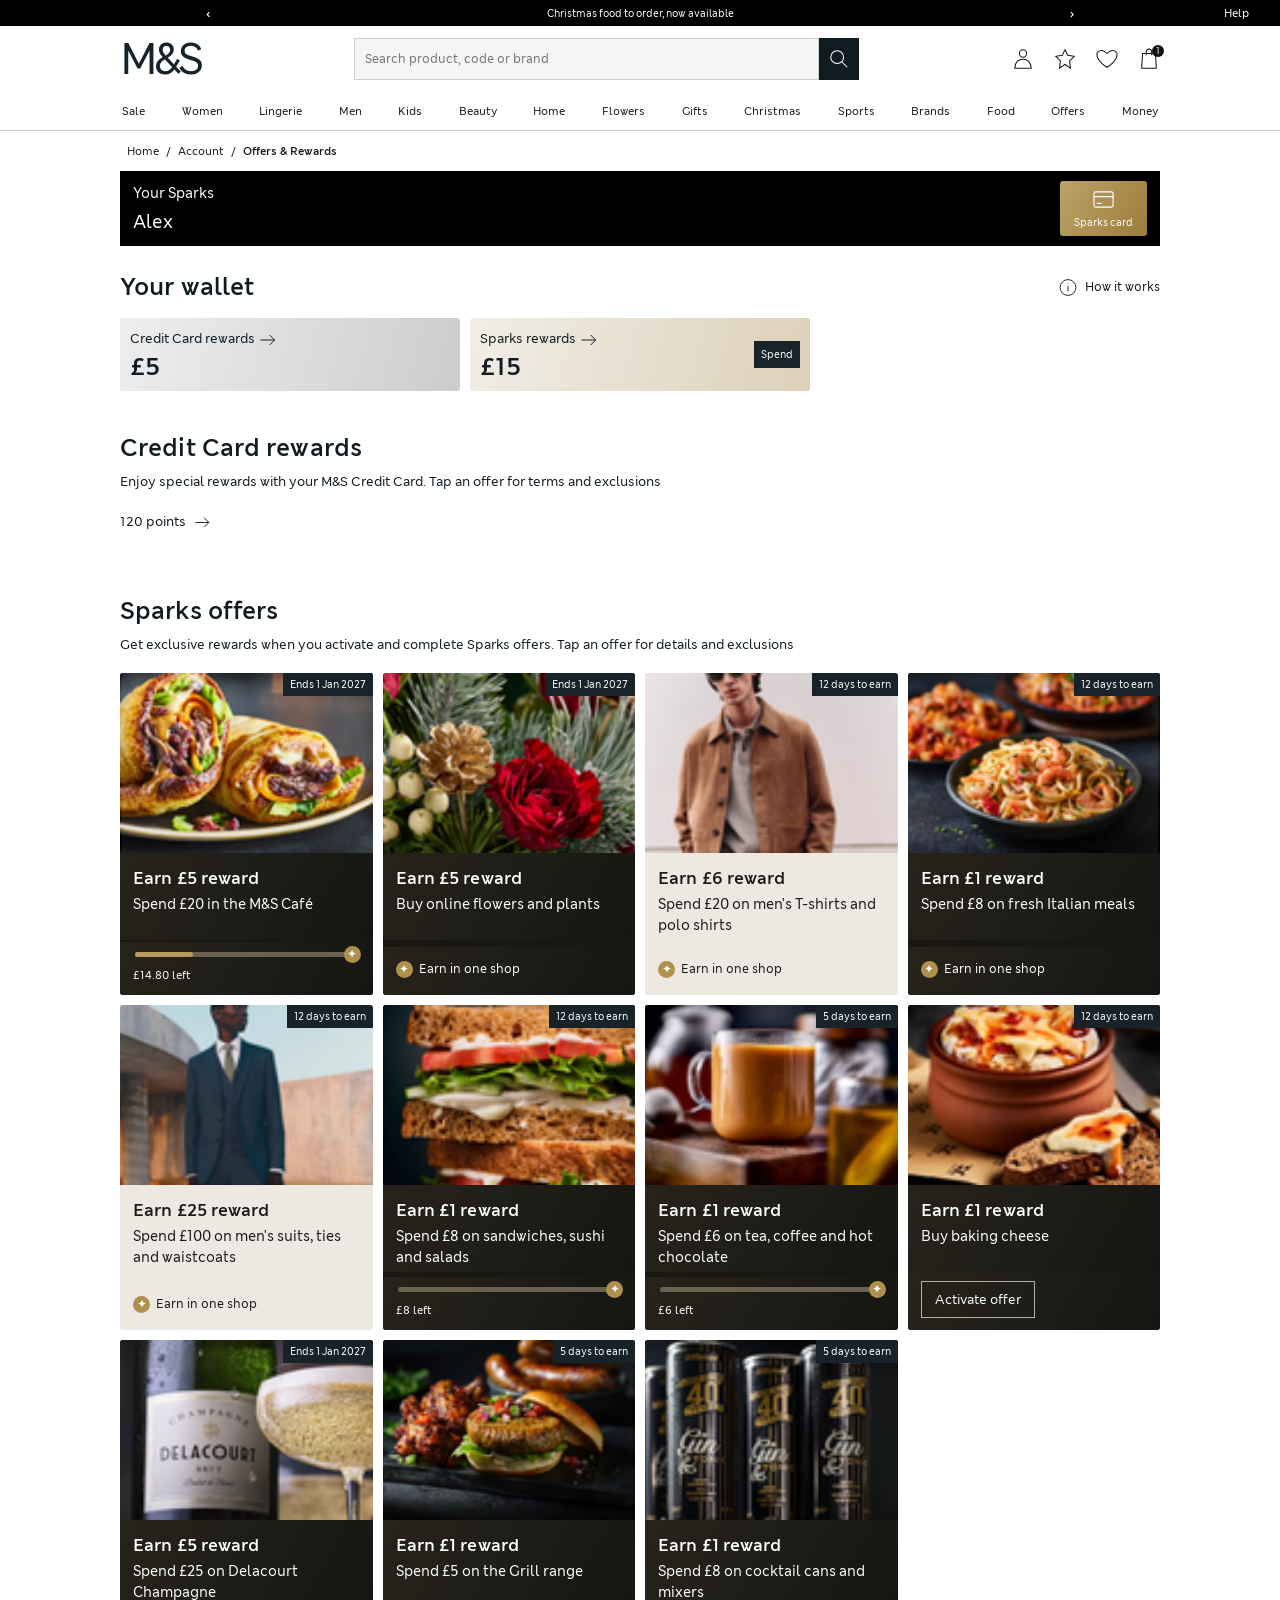
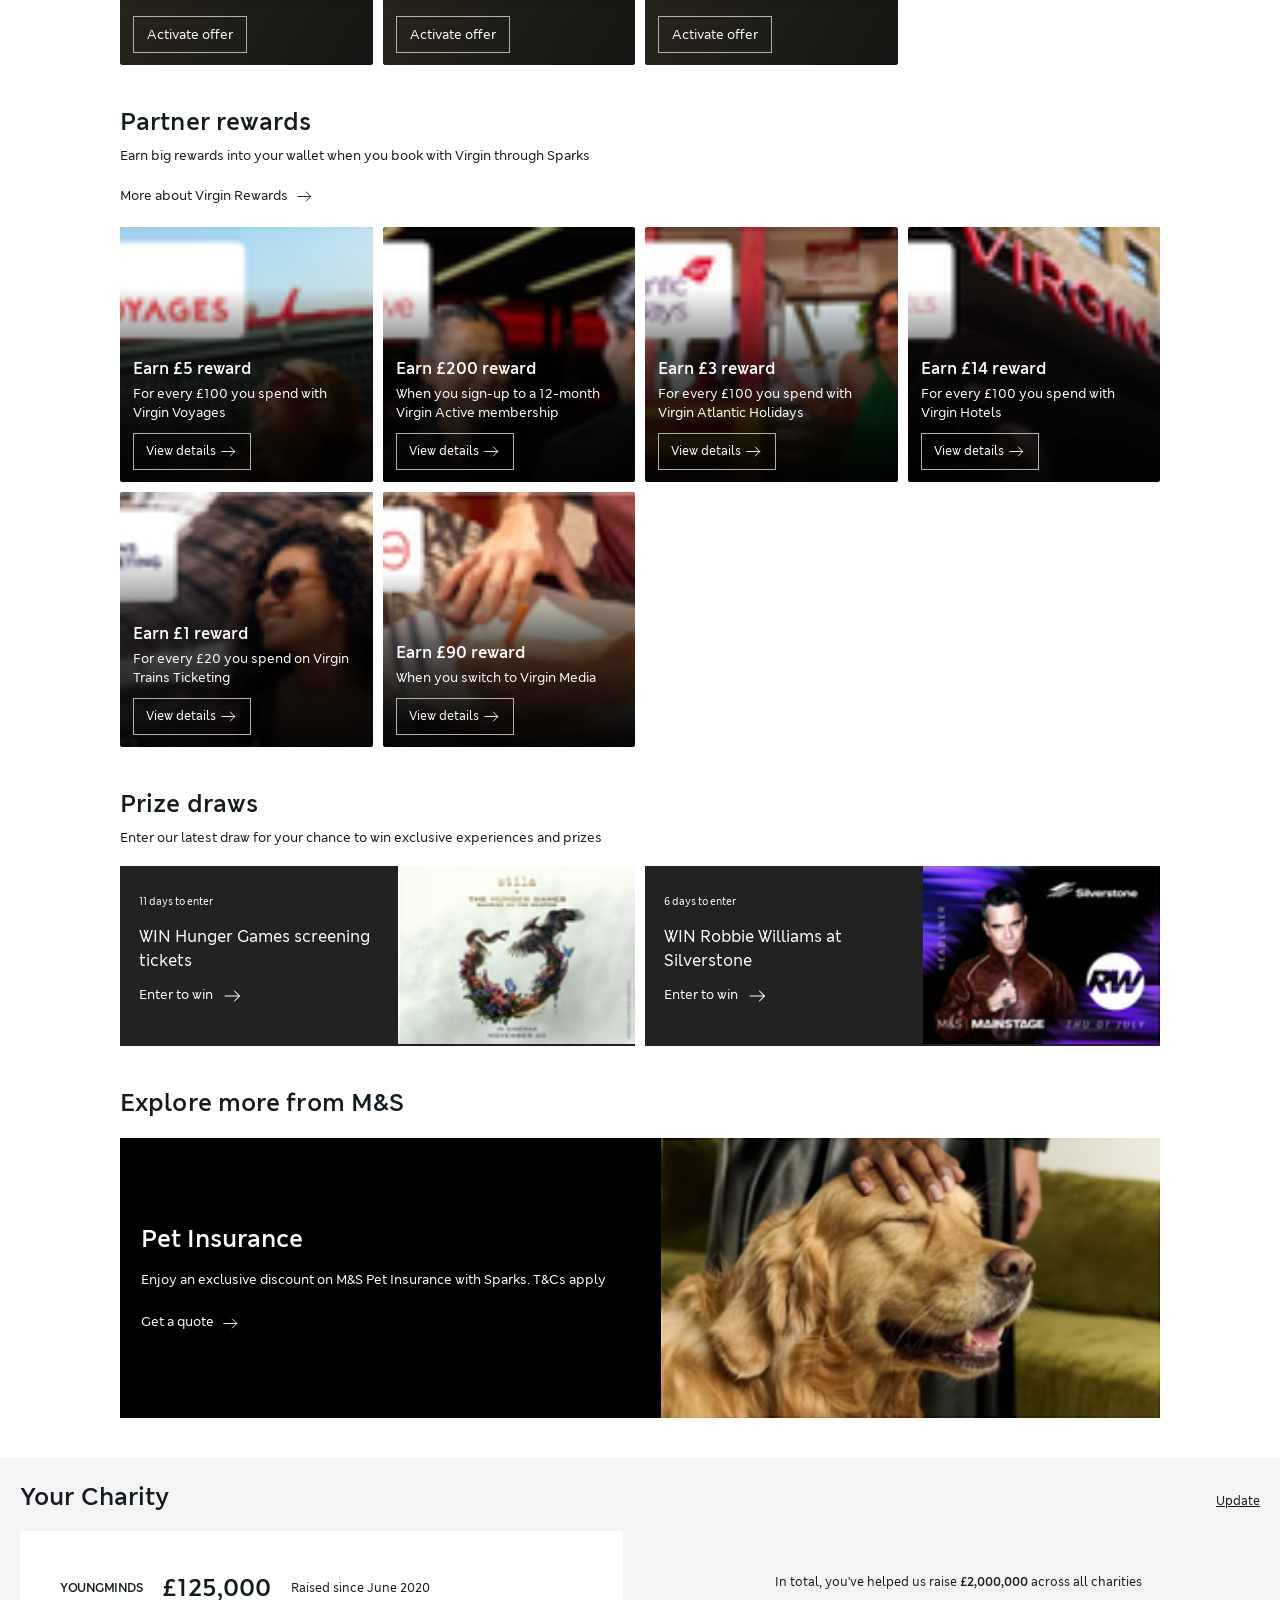
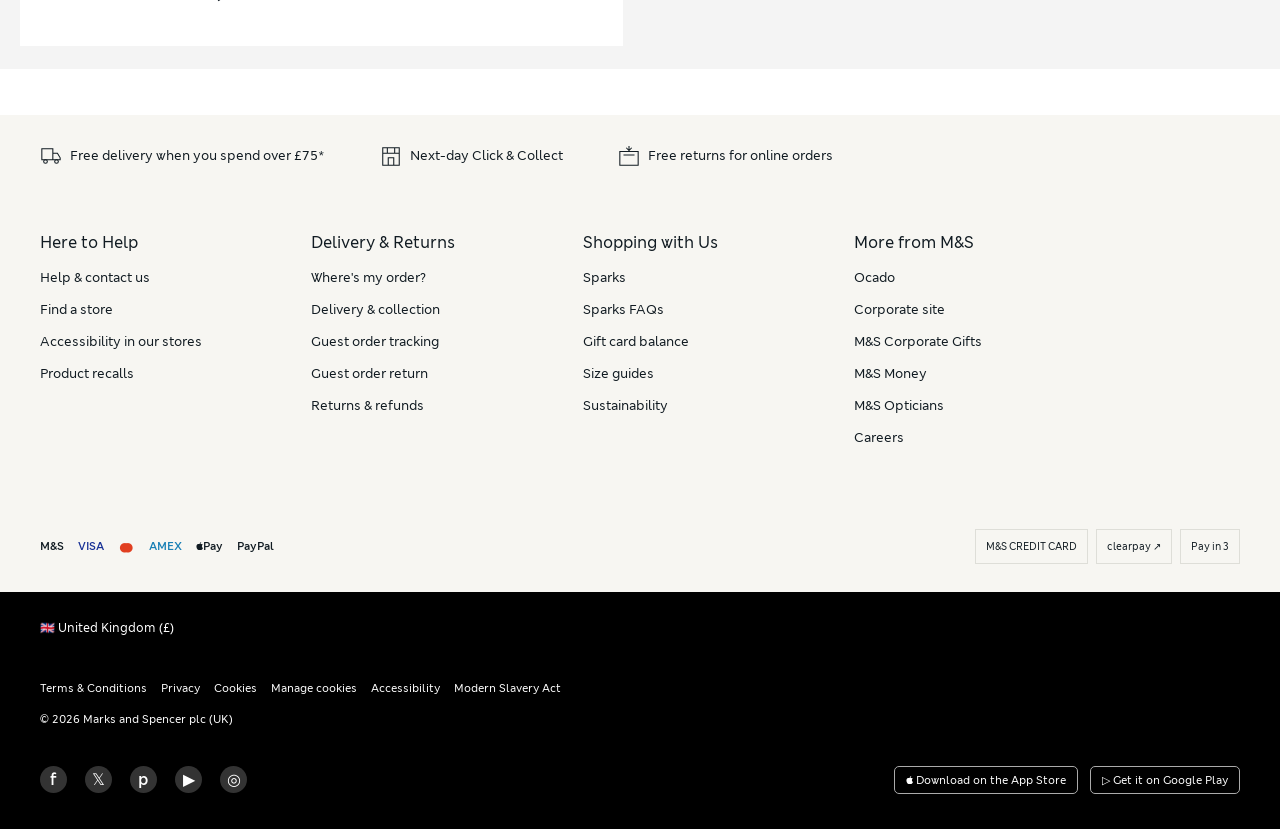
==== hub.html @ 3356eccf "Publish anonymised Sparks prototype Co-authored-by: Copilot App <223556219+Copilot@users.noreply.git" ====
<!doctype html>
<html lang="en-GB">
<head>
  <meta charset="UTF-8">
  <meta name="robots" content="noindex, nofollow">
  <meta name="viewport" content="width=device-width, initial-scale=1">
  <title>Your Sparks | M&S prototype</title>
  <link rel="stylesheet" href="./hub.css">
</head>
<body>
  <div id="app"><p class="loading">Loading your Sparks…</p></div>
  <dialog id="detail-dialog" aria-labelledby="dialog-title">
    <button class="dialog-close" aria-label="Close dialog" data-action="close">×</button>
    <div id="dialog-content"></div>
  </dialog>
  <div id="toast" role="status" aria-live="polite"></div>
  <script type="module" src="./hub.js"></script>
</body>
</html>
---- hub.css ----
@font-face{font-family:MNS;src:url('./assets/mns-regular.woff2') format('woff2');font-weight:400;font-display:swap}
.announcement>button.help{left:auto}
#toast{pointer-events:none}
@font-face{font-family:MNS;src:url('./assets/mns-semibold.woff2') format('woff2');font-weight:600 800;font-display:swap}
:root{font-family:MNS,Arial,sans-serif;color:#111b22;background:#fff;font-synthesis:none;--gold:#af904d;--preview-top:0px;--preview-height:100vh}
*{box-sizing:border-box}body{margin:0}button,input,select{font:inherit}button,a{-webkit-tap-highlight-color:transparent}button{cursor:pointer}button:disabled{cursor:default;opacity:.55}button:focus-visible,a:focus-visible,input:focus-visible,select:focus-visible{outline:3px solid #b39855;outline-offset:4px}button{color:inherit}a{color:inherit}svg{width:22px;height:22px;fill:none;stroke:currentColor;stroke-width:1.15;vertical-align:middle}.container{max-width:1040px;margin:0 auto}.announcement{height:26px;background:#000;color:white;display:flex;align-items:center;justify-content:center;font-size:10px;position:relative}.announcement>button{border:0;background:none;color:white;font-size:17px;position:absolute;left:calc(50% - 440px)}.announcement>button.next{left:auto;right:calc(50% - 440px)}.announcement .help{position:absolute;right:25px;color:white;font-size:11px}
.header-main{height:66px;display:flex;align-items:center;gap:36px}.brand{font-family:MNS,Arial,sans-serif;font-size:43px;letter-spacing:-4px;text-decoration:none;color:#17232b;line-height:1;font-weight:400}.header-search{margin-left:auto;display:flex;width:505px;max-width:49%}.header-search input{width:100%;border:1px solid #cbd0d1;background:#f5f5f5;border-radius:0;padding:12px 10px;font-size:12px;min-width:0}.header-search button{border:0;background:#111b22;color:#fff;width:40px;flex-shrink:0}.header-actions{display:flex;align-items:center;gap:20px;margin-left:auto}.header-actions button{position:relative;background:none;border:0;padding:0}.bag-count{font-size:9px;position:absolute;right:-4px;top:-3px;background:#111;color:white;border-radius:10px;min-width:12px}.department-nav{display:flex;justify-content:space-between;height:38px;align-items:center;gap:15px}.department-nav button{border:0;background:none;font-size:11px;padding:8px 2px;white-space:nowrap}.site-header{border-bottom:1px solid #cacaca}.mobile-menu{display:none;background:none;border:0}.breadcrumbs{font-size:11px;padding:13px 7px;display:flex;gap:7px}.breadcrumbs button{font-size:inherit;background:none;border:0;padding:0}.breadcrumbs span:last-child{font-weight:600}
.member-banner{height:75px;background:#000;color:#fff;display:flex;align-items:center;justify-content:space-between;padding:10px 13px}.member-copy{font-size:14px}.member-copy p{margin:8px 0 0;font-size:18px}.sparks-card{background:linear-gradient(120deg,#bba267,#9d7d3c);color:#fff;border:0;border-radius:3px;width:87px;height:55px;display:flex;flex-direction:column;align-items:center;justify-content:center;gap:5px;font-size:10px}.sparks-card svg{width:23px;height:23px}
h1,h2,h3,p{margin-top:0}h1,h2{font-size:24px;font-weight:600;letter-spacing:.1px;margin-bottom:8px}h3{font-weight:600}.section{margin-top:41px}.wallet-section{margin-top:25px}.section-heading{display:flex;align-items:center;justify-content:space-between;margin-bottom:6px}.section-heading h1{margin:0}.text-button{background:none;border:0;padding:0;font-size:13px;text-align:left}.text-button svg{width:19px;height:19px;margin-left:4px}.how-it-works{font-size:12px;display:flex;align-items:center;gap:7px}.how-it-works svg{width:20px}.wallet-grid{display:grid;grid-template-columns:repeat(3,1fr);gap:10px;margin-top:15px}.wallet-tile{min-height:73px;border:0;display:flex;align-items:center;justify-content:space-between;text-align:left;border-radius:3px;padding:10px;background:linear-gradient(105deg,#eeeeee,#ccc)}.wallet-tile.gold{background:linear-gradient(105deg,#f1eee7,#dcd0b7)}.wallet-label{display:block;font-size:13px;margin-bottom:4px}.wallet-label svg{height:20px;width:20px}.wallet-value{font-size:25px;line-height:1}.spend{background:#19232a;color:#fff;padding:7px;font-size:10px}.section-intro{font-size:13px;line-height:1.6;margin:0 0 17px}.credit-section .text-button{margin-top:1px}.offers-section{margin-top:63px}
.offer-grid,.partner-grid{display:grid;grid-template-columns:repeat(4,minmax(0,1fr));gap:10px}.offer-card{min-width:0;position:relative;background:#181712;color:white;border-radius:3px;overflow:hidden;display:flex;flex-direction:column;min-height:322px}.offer-card.light{color:#191919;background:#eee8e2}.card-main{display:flex;flex-direction:column;flex:1;width:100%;padding:0;background:transparent;color:inherit;border:0;text-align:left}.photo-wrap{position:relative;display:block;width:100%;height:180px;overflow:hidden;background:#d8d2c7}.photo-wrap img{display:block;width:100%;height:100%;object-fit:cover;transition:transform .35s}.card-main:hover img,.partner-card:hover>img{transform:scale(1.035)}.badge{position:absolute;top:0;right:0;background:#172329;color:#fff;font-size:10px;padding:5px 7px}.offer-copy{display:block;padding:14px 13px 4px;width:100%;background:linear-gradient(120deg,#29251dde,#151612)}.light .offer-copy{background:none}.offer-copy strong{display:block;font-size:17px;font-weight:600;margin-bottom:5px;letter-spacing:.1px}.offer-description{font-size:14px;line-height:1.5;display:block;min-height:42px}.offer-bottom{padding:9px 13px 12px;margin-top:auto;min-height:48px;background:linear-gradient(120deg,#29251dde,#151612);font-size:12px}.light .offer-bottom{background:none}.earn-shop{display:flex;gap:6px;align-items:center;padding-top:5px}.gold-star{background:var(--gold);color:white;display:inline-flex;width:17px;height:17px;font-size:12px;align-items:center;justify-content:center;border-radius:50%;flex-shrink:0}.progress-track{height:5px;background:#6a6251;position:relative;border-radius:5px;margin:1px 2px 10px}.progress-fill{display:block;height:100%;background:#b59c5c;border-radius:5px}.progress-track .gold-star{position:absolute;right:-3px;top:-6px}.progress-label{font-size:11px}.outline-button{border:1px solid #b3b1a7;color:inherit;background:transparent;padding:9px 13px;font-size:13px}.outline-button:hover{background:#ffffff20}.activated-label{color:#f4e4b2;display:flex;gap:6px;align-items:center}.light .activated-label{color:#5c471a}.no-offers{padding:30px;background:#f4f4ef;grid-column:1/-1;font-size:16px}
.partner-grid{margin-top:21px}.partner-card{height:255px;position:relative;overflow:hidden;color:#fff;border-radius:3px;background:#24231d;display:flex;align-items:flex-end}.partner-card>img{position:absolute;inset:0;width:100%;height:100%;object-fit:cover;transition:transform .35s}.partner-overlay{z-index:1;position:relative;width:100%;padding:70px 13px 12px;background:linear-gradient(0deg,#000e 0%,#0009 60%,transparent)}.partner-overlay strong{font-size:16px;font-weight:600}.partner-overlay p{font-size:13px;line-height:1.5;margin:5px 0 10px}.partner-overlay button{font-size:12px;padding:8px 12px}.partner-overlay svg{width:19px;height:19px}.prize-grid{display:grid;grid-template-columns:1fr 1fr;gap:10px}.prize-card{display:flex;background:#222;color:#fff;text-align:left;min-height:180px;overflow:hidden;border:0;padding:0}.prize-copy{width:54%;padding:29px 19px;display:flex;flex-direction:column;align-items:flex-start}.prize-copy small{font-size:10px;margin-bottom:17px}.prize-copy strong{font-size:16px;line-height:1.5;font-weight:400;margin-bottom:12px}.prize-copy span{font-size:13px}.prize-copy svg{width:21px;margin-left:6px}.prize-card img{width:46%;object-fit:cover}.feature-card{display:flex;background:#000;color:white;min-height:280px;margin-top:19px}.feature-copy{width:52%;padding:45px 21px;align-self:center}.feature-copy h3{font-size:24px;font-weight:600;margin-bottom:15px}.feature-copy p{font-size:13px;line-height:1.6;margin-bottom:20px}.feature-copy button{color:white}.feature-card img{width:48%;object-fit:cover}
.charity-section{margin-top:40px;padding:23px 20px;background:#f4f4f4}.charity-title{display:flex;justify-content:space-between;align-items:center}.charity-title button{font-size:12px;text-decoration:underline}.charity-content{display:grid;grid-template-columns:1fr 1fr;gap:35px;margin-top:10px;align-items:center}.charity-donation{display:flex;align-items:center;gap:20px;background:#fff;min-height:115px;padding:28px 40px}.charity-name{font-size:12px;font-weight:800;letter-spacing:-.5px}.charity-amount{font-size:24px;white-space:nowrap;font-weight:600}.charity-donation small{font-size:12px}.charity-total{text-align:center;font-size:12px}.site-footer{margin-top:46px;background:#f7f6f2}.service-strip{display:flex;gap:55px;padding:30px 40px;font-size:13px}.service-strip>span{display:flex;align-items:center;gap:8px}.footer-links{display:grid;grid-template-columns:repeat(4,1fr);max-width:1120px;padding:35px 40px;gap:45px}.footer-links h3{font-size:16px;font-weight:400;margin-bottom:16px}.footer-links button{font-size:13px;background:none;border:0;display:block;padding:0;margin:0 0 15px;text-align:left}.payment-strip{display:flex;justify-content:space-between;align-items:center;padding:33px 40px 28px;font-size:11px}.payments{display:flex;gap:14px;align-items:center;font-weight:600}.visa{color:#193296}.mastercard{color:#e13f21;font-size:22px;letter-spacing:-10px;padding-right:10px}.amex{color:#197fb5}.payment-options{display:flex;gap:8px}.payment-options span{border:1px solid #deded8;padding:10px;font-size:10px}.legal-footer{background:#000;color:white;padding:28px 40px 35px}.country{font-size:12px;margin-bottom:45px}.legal-links{display:flex;gap:14px;flex-wrap:wrap}.legal-links button{font-size:11px;color:white;background:none;border:0;padding:0}.copyright{font-size:11px;margin-top:17px}.social-row{display:flex;justify-content:space-between;align-items:center;margin-top:40px}.social-icons{display:flex;gap:18px}.social-icons button{background:#333;border:0;color:#fff;border-radius:50%;width:27px;height:27px;font-size:16px;font-weight:600}.app-stores{display:flex;gap:12px}.app-stores button{background:#000;color:white;border:1px solid #aaa;border-radius:5px;font-size:11px;padding:6px 11px}.feedback-tab{position:fixed;right:0;top:calc(var(--preview-top) + 75% * var(--preview-height));writing-mode:vertical-rl;background:white;border:1px solid #e5e5e5;padding:10px 5px;font-size:10px;z-index:2}
dialog{position:fixed;top:calc(var(--preview-top) + 25px);margin:0 auto;border:0;border-radius:4px;padding:35px;width:min(460px,calc(100% - 32px));max-height:calc(var(--preview-height) - 50px);overflow-y:auto;box-shadow:0 20px 70px #0004;color:#18251e}dialog::backdrop{background:#0008}.dialog-close{position:absolute;top:10px;right:12px;font-size:26px;background:none;border:0;padding:2px 7px}.dialog-eyebrow{font-size:10px;letter-spacing:1.6px;color:#82704c;margin-bottom:15px}dialog h2{font-size:25px;line-height:1.3;padding-right:15px}dialog p{font-size:14px;line-height:1.65}.dialog-image{display:block;width:100%;max-height:200px;object-fit:cover;margin-bottom:23px}.dialog-button{display:block;width:100%;background:#172b25;color:#fff;border:0;padding:14px;margin-top:20px;font-size:14px}.dialog-note{font-size:11px!important;color:#6d726e;padding-top:14px;border-top:1px solid #e7e7df;margin-top:20px;margin-bottom:0}.dialog-label{font-size:13px;display:block;margin:15px 0}.dialog-label select{display:block;width:100%;padding:12px;margin-top:10px;border:1px solid #929a92}.balance{font-size:42px!important;margin:17px 0}.digital-card{background:linear-gradient(115deg,#c8b779,#967230);border-radius:12px;padding:30px;color:white;margin:20px 0}.digital-card strong{font-size:36px;letter-spacing:-2px}.digital-card p{margin:8px 0 20px}.barcode{height:50px;background:repeating-linear-gradient(90deg,#111 0 2px,#fff 2px 5px,#111 5px 6px,#fff 6px 9px,#111 9px 13px,#fff 13px 15px);border:6px solid white}.preview-warning{display:block;font-size:10px;letter-spacing:1px;margin-top:10px}.error-banner{background:#fff0e9;color:#922f13;padding:18px;font-size:14px;white-space:pre-wrap}.loading{padding:40px;text-align:center}.missing-image{object-fit:contain!important;background:#ddd7ca;color:#333}.toast{opacity:1}#toast{position:fixed;top:calc(var(--preview-top) + 15px);left:50%;transform:translateX(-50%);z-index:20;padding:14px 24px;background:#1e382c;color:white;font-size:14px;box-shadow:0 3px 15px #0002;max-width:90%;border-radius:3px}#toast:empty{display:none}
@media(max-width:1100px){.container{margin-left:24px;margin-right:24px}.header-main{gap:20px}.header-actions{gap:15px}.department-nav{gap:8px}.department-nav button{font-size:10px}.charity-donation{padding:24px;gap:15px}.charity-content{gap:15px}.charity-amount{font-size:20px}.charity-donation small{font-size:11px}.service-strip{gap:30px;padding-left:24px;padding-right:24px}}
@media(max-width:800px){.container{margin-left:20px;margin-right:20px}.header-main{gap:22px;height:68px}.header-search{max-width:50%;margin-left:0}.header-actions{gap:12px}.brand{font-size:36px}.announcement>button{left:25px}.announcement>button.next{right:25px}.announcement .help{display:none}.department-nav{overflow-x:auto;justify-content:flex-start;gap:25px}.department-nav button{font-size:11px}.offer-grid,.partner-grid{grid-template-columns:repeat(3,minmax(0,1fr))}.offer-card{min-height:320px}.offer-copy strong{font-size:16px}.offer-description{font-size:13px}.photo-wrap{height:172px}.prize-copy{padding:20px 14px}.prize-copy strong{font-size:14px}.charity-content{grid-template-columns:1fr}.charity-donation{justify-content:center}.charity-total{padding:10px}.footer-links{gap:23px;padding:30px 24px}.footer-links h3{font-size:14px}.footer-links button{font-size:12px}.service-strip{font-size:11px;gap:25px}.service-strip svg{flex-shrink:0}.wallet-grid{grid-template-columns:1fr 1fr 1fr}.feature-card{min-height:230px}.feature-copy{padding:30px 20px}.feature-copy h3{font-size:22px}.payment-strip,.legal-footer{padding-left:24px;padding-right:24px}}
@media(max-width:540px){.container{margin-left:16px;margin-right:16px}.announcement{font-size:9px;height:25px}.announcement>button{left:12px}.announcement>button.next{right:12px}.header-main{height:auto;flex-wrap:wrap;padding-top:17px;padding-bottom:15px;gap:15px}.mobile-menu{display:block;padding:0}.brand{font-size:32px;letter-spacing:-3px}.header-actions{gap:17px}.header-actions button svg{width:20px}.header-actions .star-action{display:none}.header-search{max-width:none;width:100%;order:5}.header-search input{font-size:12px;padding:11px}.department-nav{display:none}.breadcrumbs{font-size:10px;padding:15px 0}.member-banner{height:75px;padding:12px}.member-copy{font-size:12px}.member-copy p{font-size:18px}.sparks-card{width:80px}.section{margin-top:33px}h1,h2{font-size:22px}.how-it-works{font-size:11px;gap:4px}.how-it-works svg{width:15px}.wallet-section{margin-top:24px}.wallet-grid{grid-template-columns:1fr 1fr;gap:8px;margin-top:14px}.wallet-tile{padding:11px 9px;min-height:76px}.wallet-label{font-size:11px}.wallet-label svg{width:16px;height:16px}.wallet-value{font-size:24px}.spend{font-size:9px;padding:6px 4px}.section-intro{font-size:12px;line-height:1.6;margin-bottom:15px}.text-button{font-size:12px}.offers-section{margin-top:41px}.offer-grid,.partner-grid{grid-template-columns:repeat(2,minmax(0,1fr));gap:10px}.offer-card{min-height:280px}.photo-wrap{height:135px}.badge{font-size:8px;padding:4px}.offer-copy{padding:11px 10px 2px}.offer-copy strong{font-size:15px;line-height:1.4}.offer-description{font-size:12px;line-height:1.5;min-height:54px}.offer-bottom{padding:9px 10px 12px;min-height:42px;font-size:10px}.gold-star{width:15px;height:15px;font-size:11px}.outline-button{font-size:11px;padding:8px 11px}.progress-label{font-size:10px}.partner-grid{margin-top:18px}.partner-card{height:236px}.partner-overlay{padding:65px 10px 11px}.partner-overlay strong{font-size:14px}.partner-overlay p{font-size:12px;line-height:1.55}.partner-overlay button{font-size:11px;padding:7px 9px}.prize-grid{grid-template-columns:1fr;gap:12px}.prize-card{min-height:150px}.prize-copy{padding:22px 15px}.prize-copy small{margin-bottom:14px}.prize-copy strong{font-size:15px}.prize-copy span{font-size:12px}.feature-card{flex-direction:column-reverse;margin-top:15px}.feature-card img{width:100%;height:195px}.feature-copy{width:100%;padding:26px 20px}.feature-copy h3{font-size:22px}.feature-copy p{font-size:12px}.charity-section{margin-top:32px;padding:22px 16px}.charity-section h2{font-size:22px}.charity-donation{min-height:100px;gap:13px;flex-wrap:wrap;padding:20px 15px}.charity-amount{font-size:22px}.charity-donation small{font-size:11px}.charity-total{font-size:11px;line-height:1.5}.site-footer{margin-top:28px}.service-strip{flex-direction:column;gap:18px;padding:25px 20px;font-size:12px;border-bottom:1px solid #e4e2d9}.footer-links{grid-template-columns:1fr 1fr;padding:30px 20px;gap:24px}.footer-links h3{font-size:15px}.footer-links button{font-size:12px;line-height:1.5}.payment-strip{padding:10px 20px 25px;gap:22px;flex-direction:column;align-items:flex-start}.legal-footer{padding:25px 20px}.country{margin-bottom:30px}.legal-links{gap:13px}.legal-links button{font-size:10px}.social-row{align-items:flex-start;gap:25px;flex-direction:column;margin-top:25px}.feedback-tab{display:none}dialog{padding:28px 22px}dialog h2{font-size:23px}.dialog-close{top:7px;right:7px}}
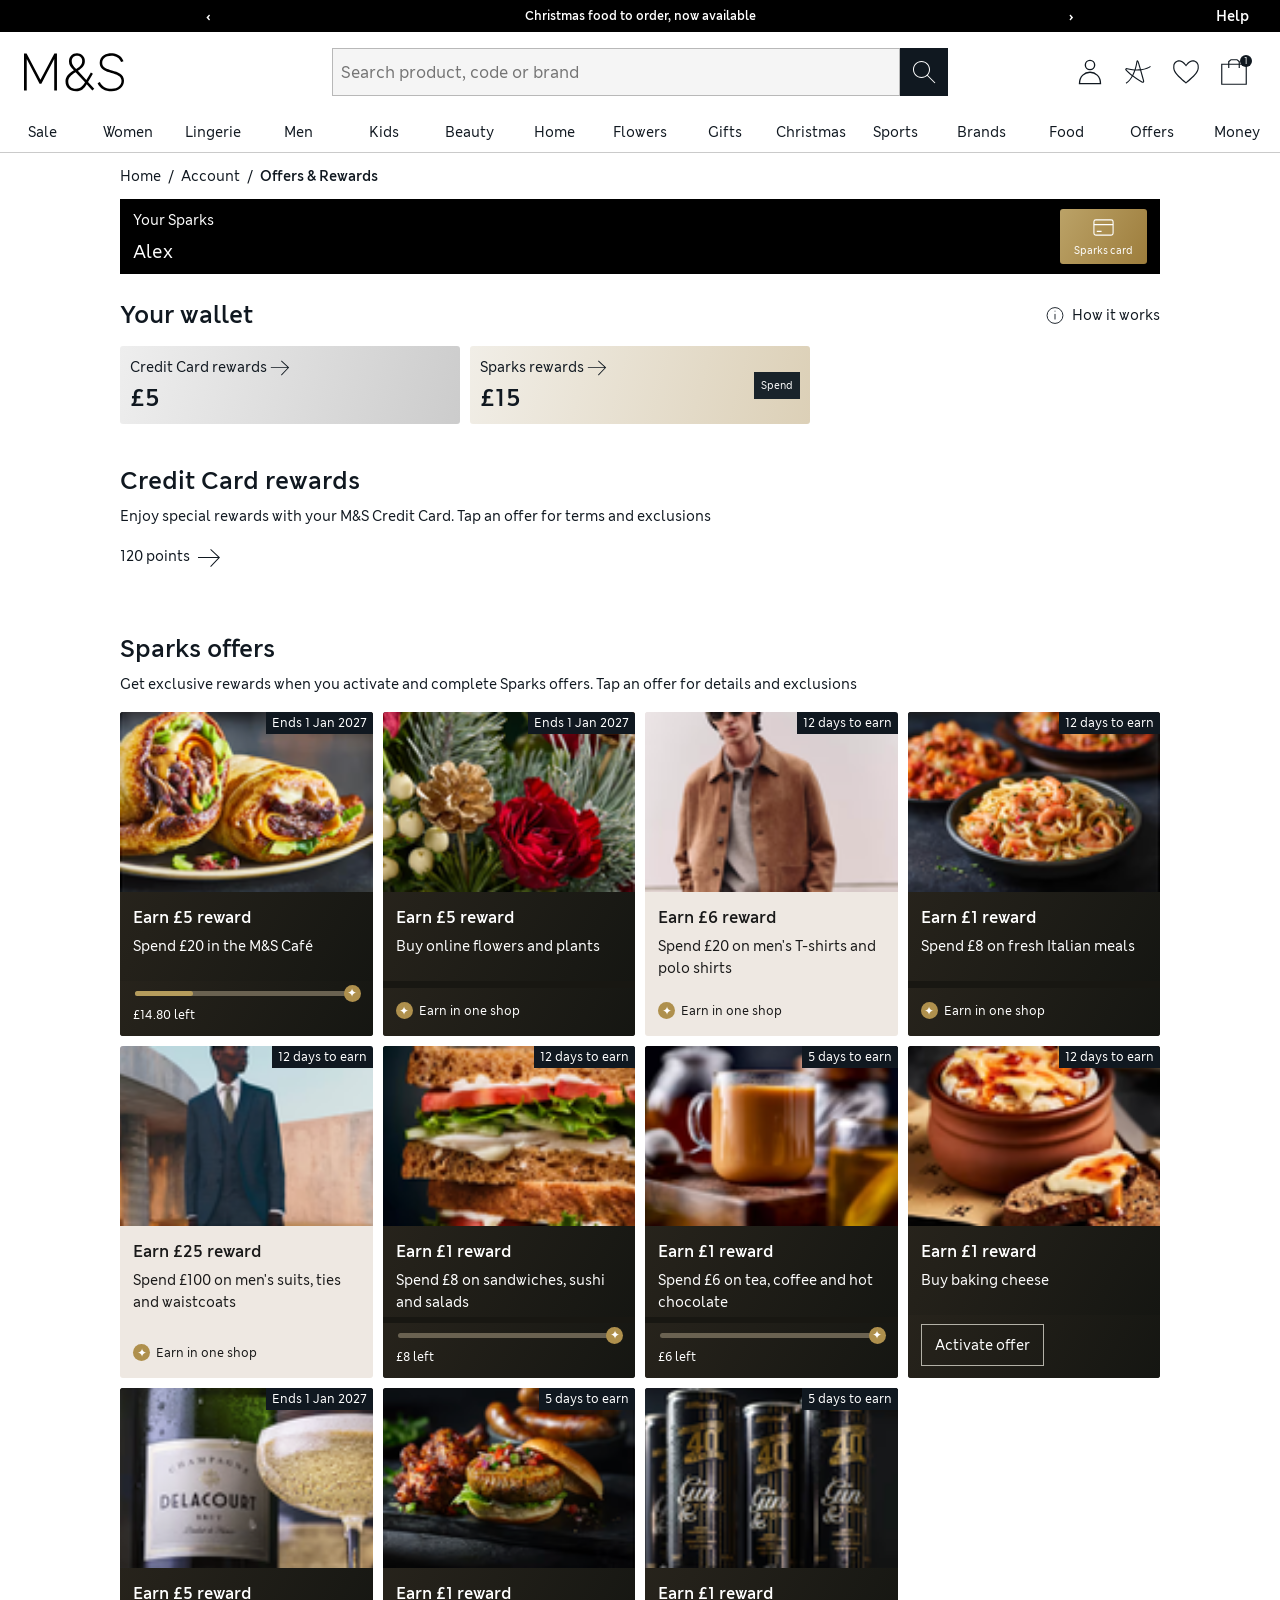
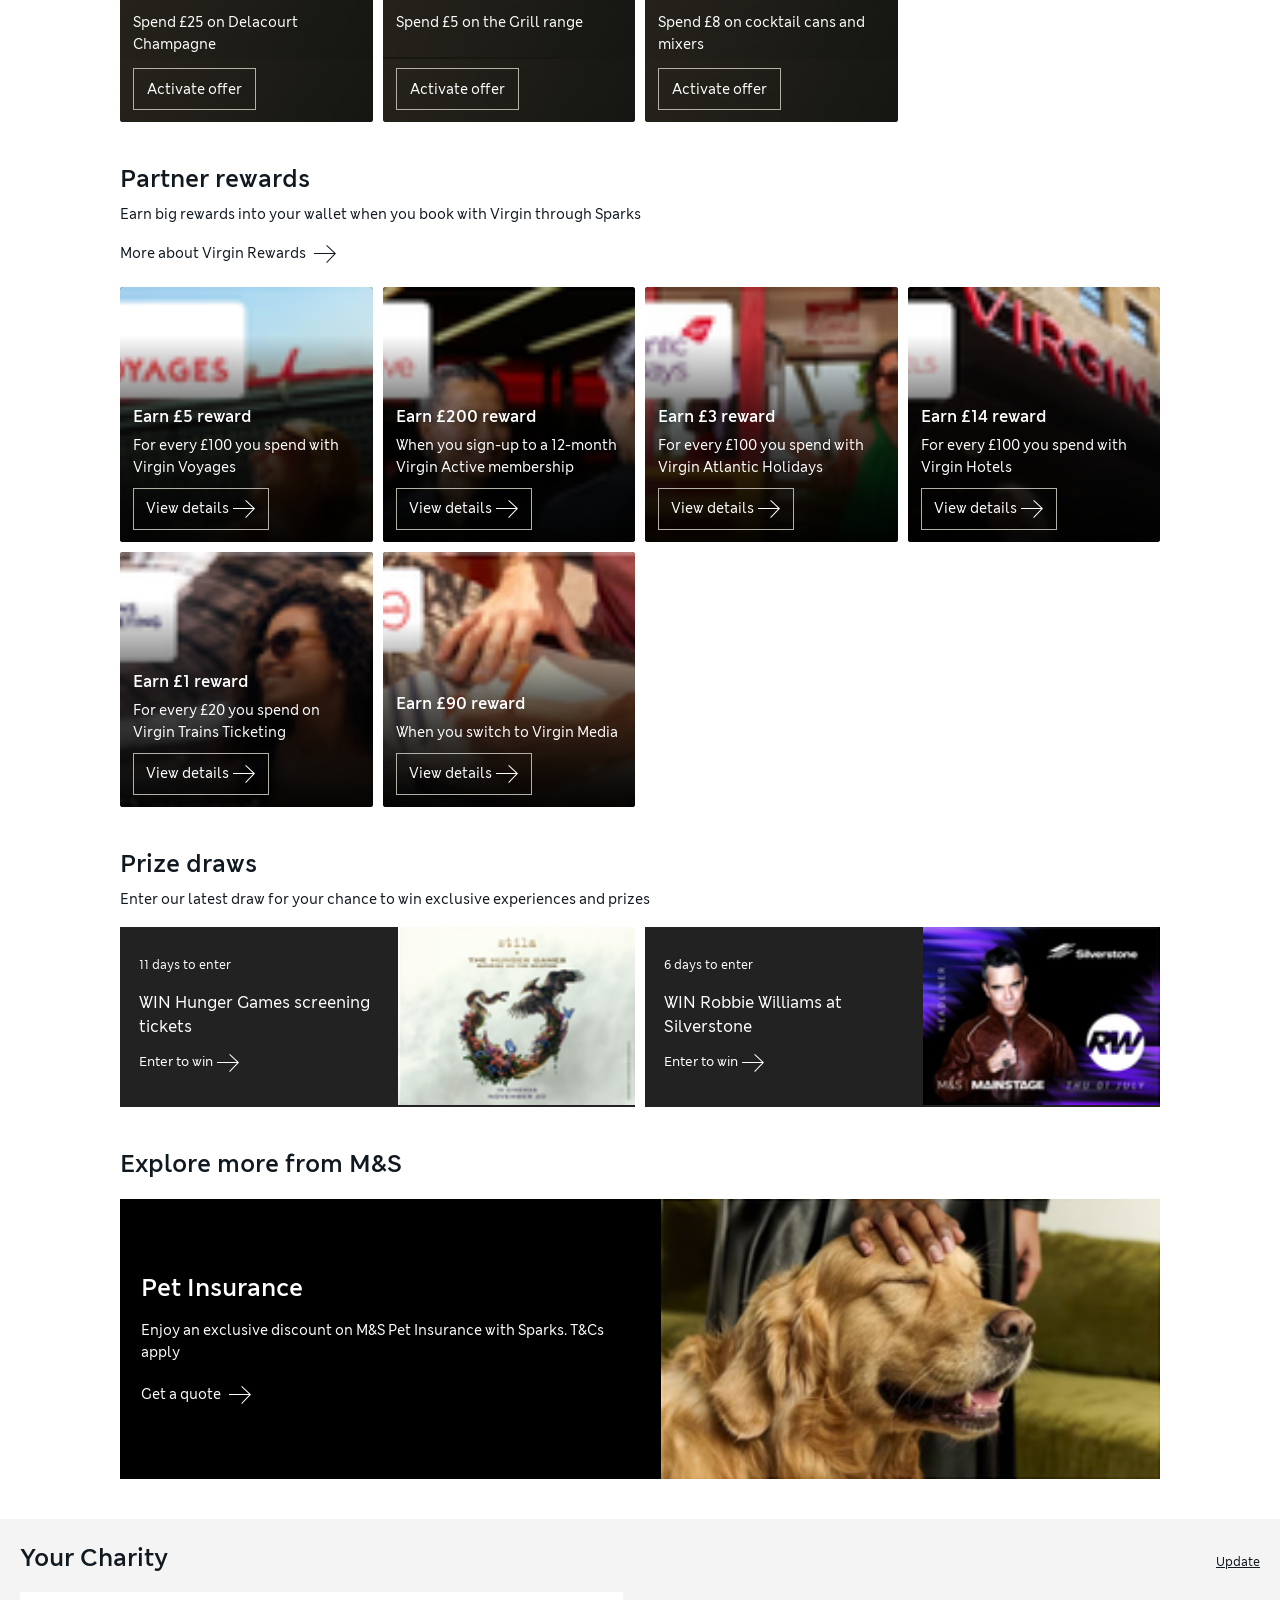
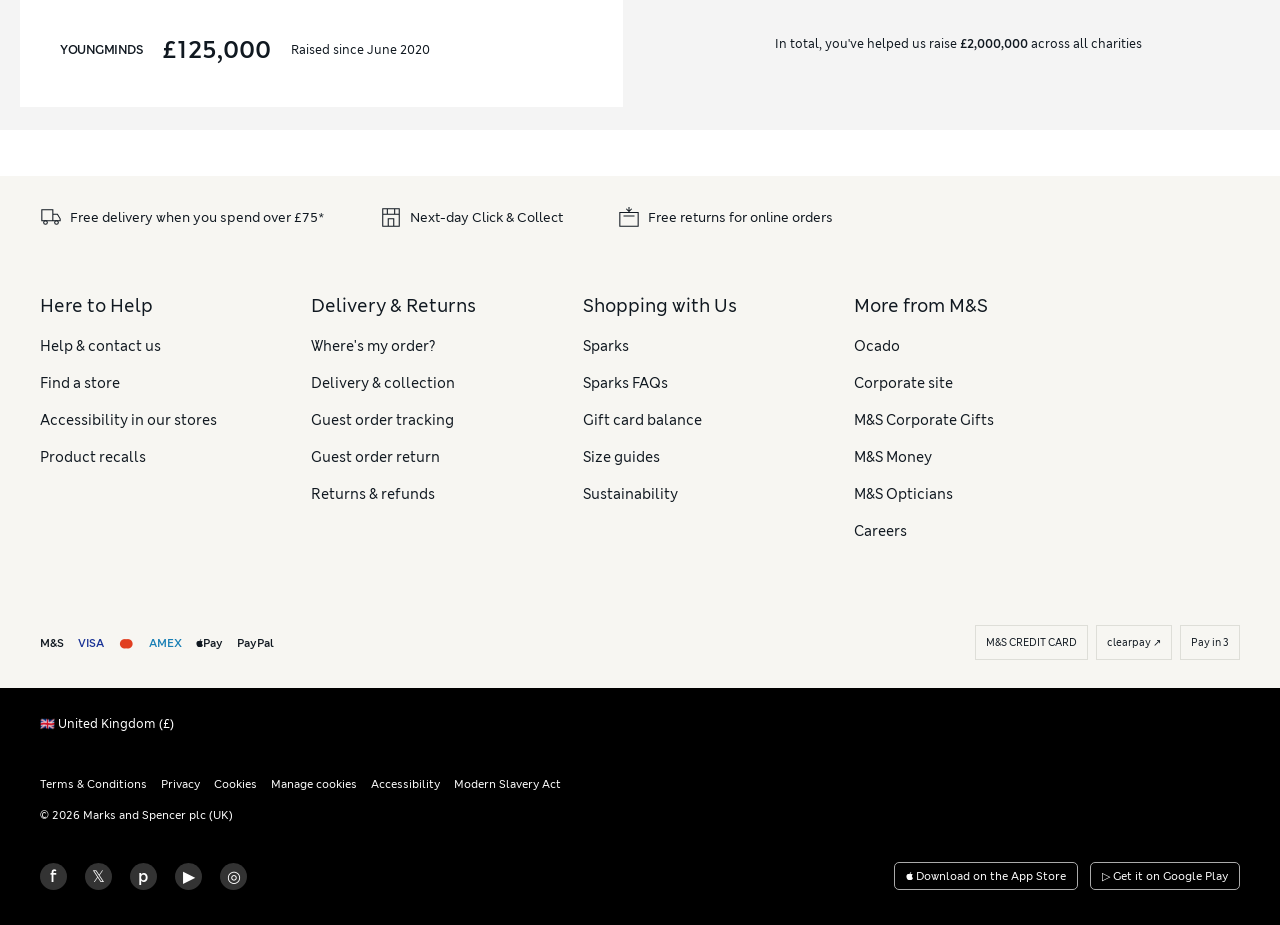
==== commit b26ab9a7: "Align shared M&S brand typography and header assets Co-authored-by: Copilot App <223556219+Copilot@u" ====
--- a/hub.html
+++ b/hub.html
@@ -6,11 +6,12 @@
   <meta name="viewport" content="width=device-width, initial-scale=1">
   <title>Your Sparks | M&S prototype</title>
   <link rel="stylesheet" href="./hub.css">
+  <link rel="stylesheet" href="./brand.css">
 </head>
 <body>
   <div id="app"><p class="loading">Loading your Sparks…</p></div>
   <dialog id="detail-dialog" aria-labelledby="dialog-title">
-    <button class="dialog-close" aria-label="Close dialog" data-action="close">×</button>
+    <button class="dialog-close" aria-label="Close dialog" data-action="close"><span class="mns-icon" data-icon="close" aria-hidden="true"></span></button>
     <div id="dialog-content"></div>
   </dialog>
   <div id="toast" role="status" aria-live="polite"></div>
--- a/brand.css
+++ b/brand.css
@@ -0,0 +1,141 @@
+/* Shared M&S shell measured on /c/sparks, 24 September 2026.
+   Account-only component geometry remains based on the supplied screenshot. */
+@font-face {
+  font-family: "New MS London";
+  src: url('./assets/mns-regular.woff2') format('woff2');
+  font-style: normal;
+  font-weight: 400;
+  font-display: swap;
+}
+@font-face {
+  font-family: "New MS London";
+  src: url('./assets/mns-semibold.woff2') format('woff2');
+  font-style: normal;
+  font-weight: 600 800;
+  font-display: swap;
+}
+:root {
+  --mns-ink: #101820;
+  --mns-copy: #222222;
+  --mns-border: #b8b8b8;
+  font-family: "New MS London", Helvetica, Arial, sans-serif;
+  color: var(--mns-ink);
+  font-size: 16px;
+}
+.brand {
+  display: inline-flex;
+  flex-shrink: 0;
+  line-height: 1;
+  letter-spacing: normal;
+}
+.brand img { display: block; width: 100px; height: 40px; }
+.mns-icon {
+  display: inline-block;
+  width: 24px;
+  height: 24px;
+  flex-shrink: 0;
+  vertical-align: middle;
+  background: currentColor;
+  mask: var(--icon) center / contain no-repeat;
+  -webkit-mask: var(--icon) center / contain no-repeat;
+}
+[data-icon="arrow"] { --icon: url('./assets/icon-arrow.svg'); }
+[data-icon="search"] { --icon: url('./assets/icon-search.svg'); }
+[data-icon="star"] { --icon: url('./assets/icon-star.svg'); }
+[data-icon="heart"] { --icon: url('./assets/icon-heart.svg'); }
+[data-icon="bag"] { --icon: url('./assets/icon-bag.svg'); }
+[data-icon="menu"] { --icon: url('./assets/icon-menu.svg'); }
+[data-icon="close"] { --icon: url('./assets/icon-close.svg'); }
+.announcement { height: 32px; font-size: 12px; line-height: 18px; font-weight: 700; }
+.announcement .help { font-size: 14px; line-height: 22.75px; font-weight: 700; }
+.header-main.container {
+  max-width: 1280px;
+  height: 80px;
+  padding: 16px 24px;
+  margin: 0 auto;
+  gap: 24px;
+}
+.header-main .brand { width: calc(25% - 24px); }
+.header-search { width: 50%; max-width: none; margin-left: 0; }
+.header-search input {
+  height: 48px;
+  padding: 8px;
+  font-size: 16px;
+  line-height: 26px;
+  color: var(--mns-copy);
+  background: #f5f5f5;
+  border-color: var(--mns-border);
+}
+.header-search button { width: 48px; background: var(--mns-ink); }
+.header-actions { gap: 4px; }
+.header-actions button { width: 44px; height: 48px; display: grid; place-items: center; }
+.header-actions .mns-icon, .header-actions svg { width: 28px; height: 28px; }
+.bag-count { top: 7px; right: 4px; background: var(--mns-ink); }
+.department-nav.container { max-width: 1280px; height: 40px; margin: 0 auto; gap: 0; }
+.department-nav button { flex: 1; padding: 8px 0; font-size: 14px; line-height: 22px; }
+.department-nav button:hover { text-decoration: underline; text-underline-offset: 4px; }
+.mobile-search-toggle { display: none; background: none; border: 0; }
+.breadcrumbs { font-size: 14px; line-height: 22px; padding: 12px 0; }
+h1, h2 { font-weight: 700; line-height: 32px; letter-spacing: normal; }
+.section-intro { font-size: 14px; line-height: 22px; }
+.member-copy { font-size: 14px; line-height: 22px; }
+.member-copy p { line-height: 26px; }
+.wallet-label { font-size: 14px; line-height: 22px; }
+.wallet-value { font-size: 24px; line-height: 32px; font-weight: 700; }
+.wallet-label .mns-icon { width: 20px; height: 20px; }
+.text-button, .how-it-works { font-size: 14px; line-height: 22px; }
+.text-button .mns-icon { width: 24px; height: 24px; margin-left: 4px; }
+.offer-copy strong { font-size: 16px; line-height: 24px; font-weight: 700; letter-spacing: normal; }
+.offer-description, .partner-overlay p { font-size: 14px; line-height: 22px; }
+.badge { font-size: 12px; line-height: 18px; padding: 2px 6px; background: var(--mns-ink); }
+.outline-button { font-size: 14px; line-height: 22px; border-radius: 0; }
+.partner-overlay strong { font-weight: 700; line-height: 24px; }
+.partner-overlay button { font-size: 14px; line-height: 22px; }
+.progress-label, .earn-shop { font-size: 12px; line-height: 18px; }
+.prize-copy strong { font-size: 16px; line-height: 24px; }
+.prize-copy small { font-size: 12px; line-height: 18px; }
+.feature-copy p { font-size: 14px; line-height: 22px; }
+.dialog-button { background: var(--mns-ink); font-size: 16px; line-height: 26px; border-radius: 0; }
+dialog { color: var(--mns-ink); border-radius: 0; }
+dialog h2 { font-size: 24px; line-height: 32px; }
+dialog p { font-size: 16px; line-height: 26px; }
+.dialog-search input { width: 100%; height: 48px; padding: 8px; border: 1px solid var(--mns-border); }
+.dialog-close .mns-icon { width: 20px; height: 20px; }
+.footer-links button { font-size: 14px; line-height: 22px; }
+.footer-links h3 { font-size: 18px; line-height: 26px; }
+@media (max-width: 1279px) {
+  .header-main.container { gap: 16px; }
+  .header-main .brand { width: auto; }
+  .brand img { width: 60px; height: 24px; }
+  .mobile-menu { display: block; }
+  .department-nav { display: none; }
+  .header-search { flex: 1; }
+  .header-actions button { width: 36px; }
+}
+@media (max-width: 767px) {
+  .announcement .help { display: none; }
+  .announcement > button { left: 12px; }
+  .announcement > button.next { right: 12px; }
+  .header-main.container { height: 48px; padding: 8px 16px; gap: 12px; flex-wrap: nowrap; }
+  .header-main .brand { order: -1; margin-right: 8px; }
+  .header-search { display: none; }
+  .mobile-menu, .mobile-search-toggle { display: grid; place-items: center; width: 32px; height: 32px; padding: 0; }
+  .mobile-menu .mns-icon, .mobile-search-toggle .mns-icon { width: 20px; height: 20px; }
+  .header-actions { margin-left: auto; gap: 4px; }
+  .header-actions button { width: 28px; height: 32px; }
+  .header-actions .mns-icon, .header-actions svg { width: 20px; height: 20px; }
+  .header-actions .star-action { display: none; }
+  .bag-count { top: 0; right: -2px; }
+  .breadcrumbs { font-size: 12px; line-height: 18px; }
+  h1, h2 { font-size: 24px; line-height: 32px; }
+  .how-it-works { font-size: 12px; line-height: 18px; }
+  .wallet-label { font-size: 12px; line-height: 18px; }
+  .offer-card { min-height: 316px; }
+  .offer-description { min-height: 66px; }
+  .badge { font-size: 10px; line-height: 16px; }
+  .partner-card { height: 260px; }
+  .partner-overlay button, .outline-button { font-size: 12px; line-height: 18px; padding: 8px 10px; }
+}
+@media (prefers-reduced-motion: reduce) {
+  .photo-wrap img, .partner-card > img { transition: none; }
+}
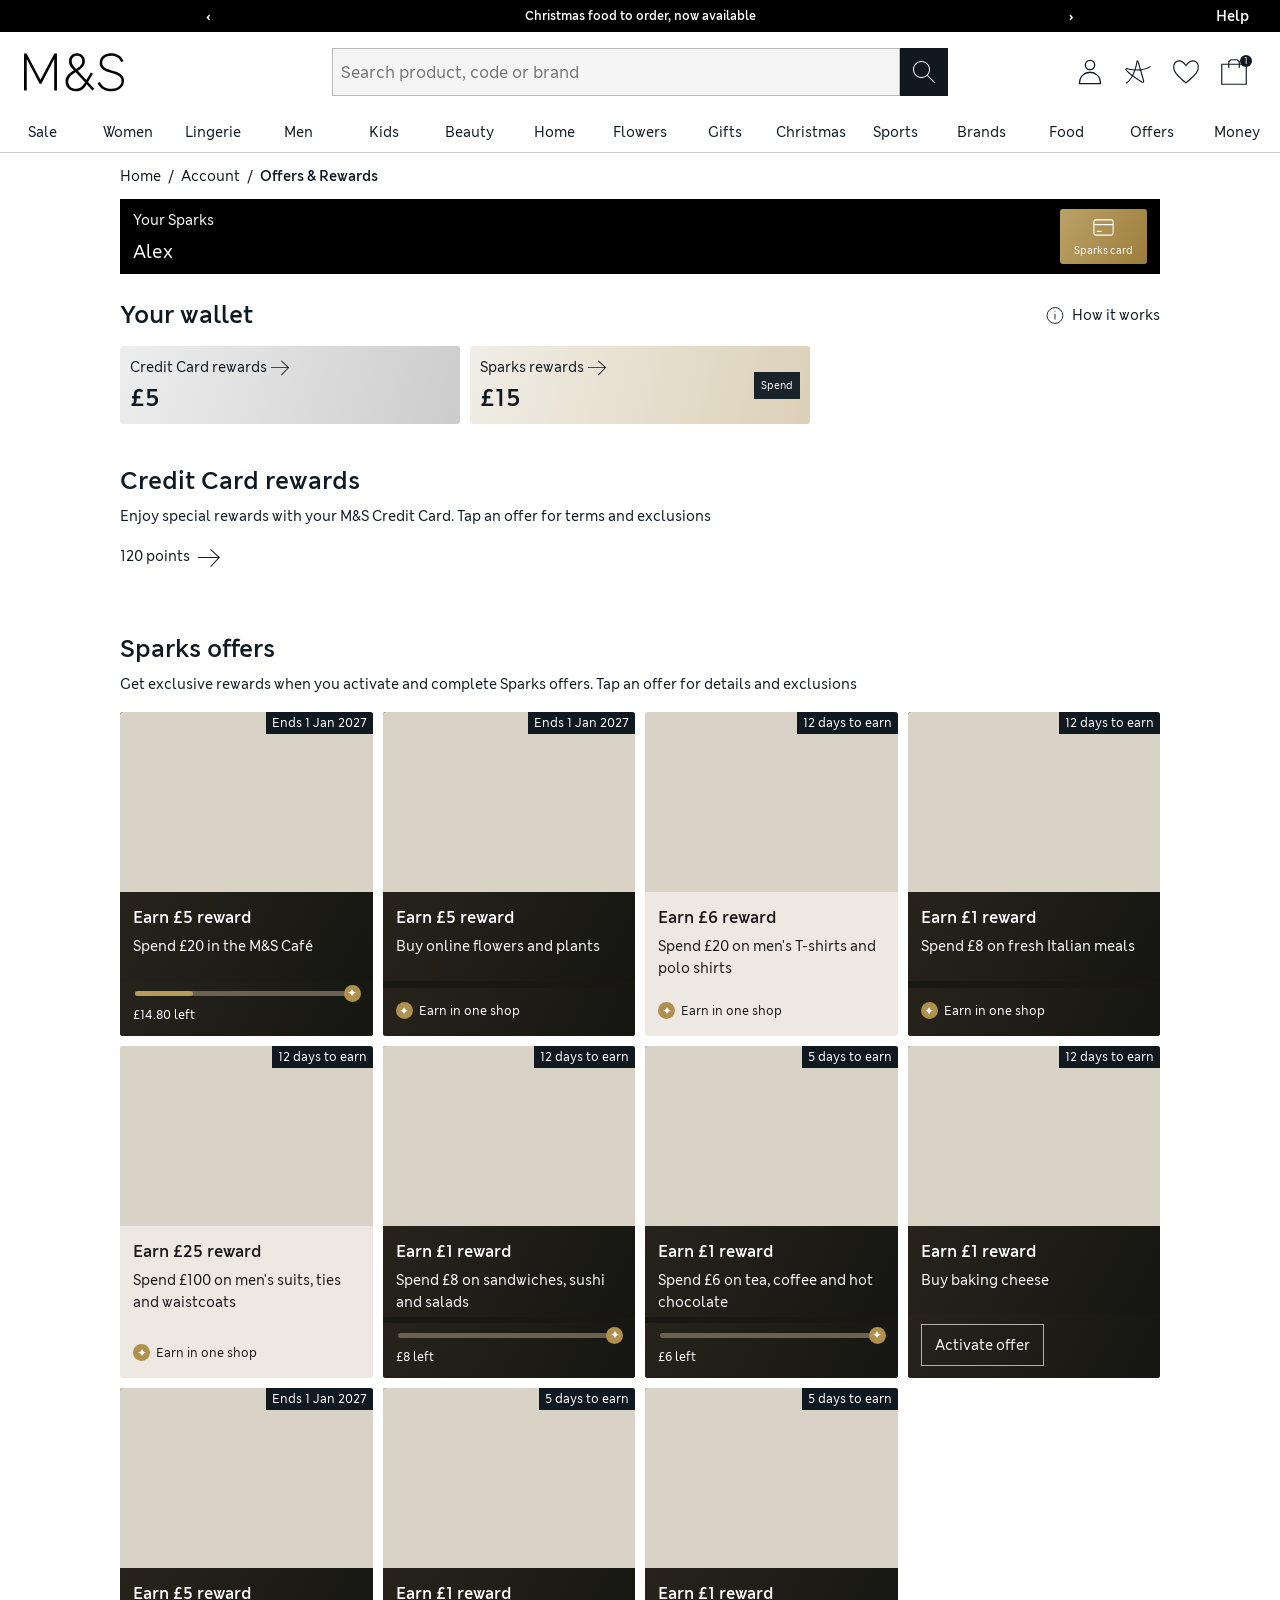
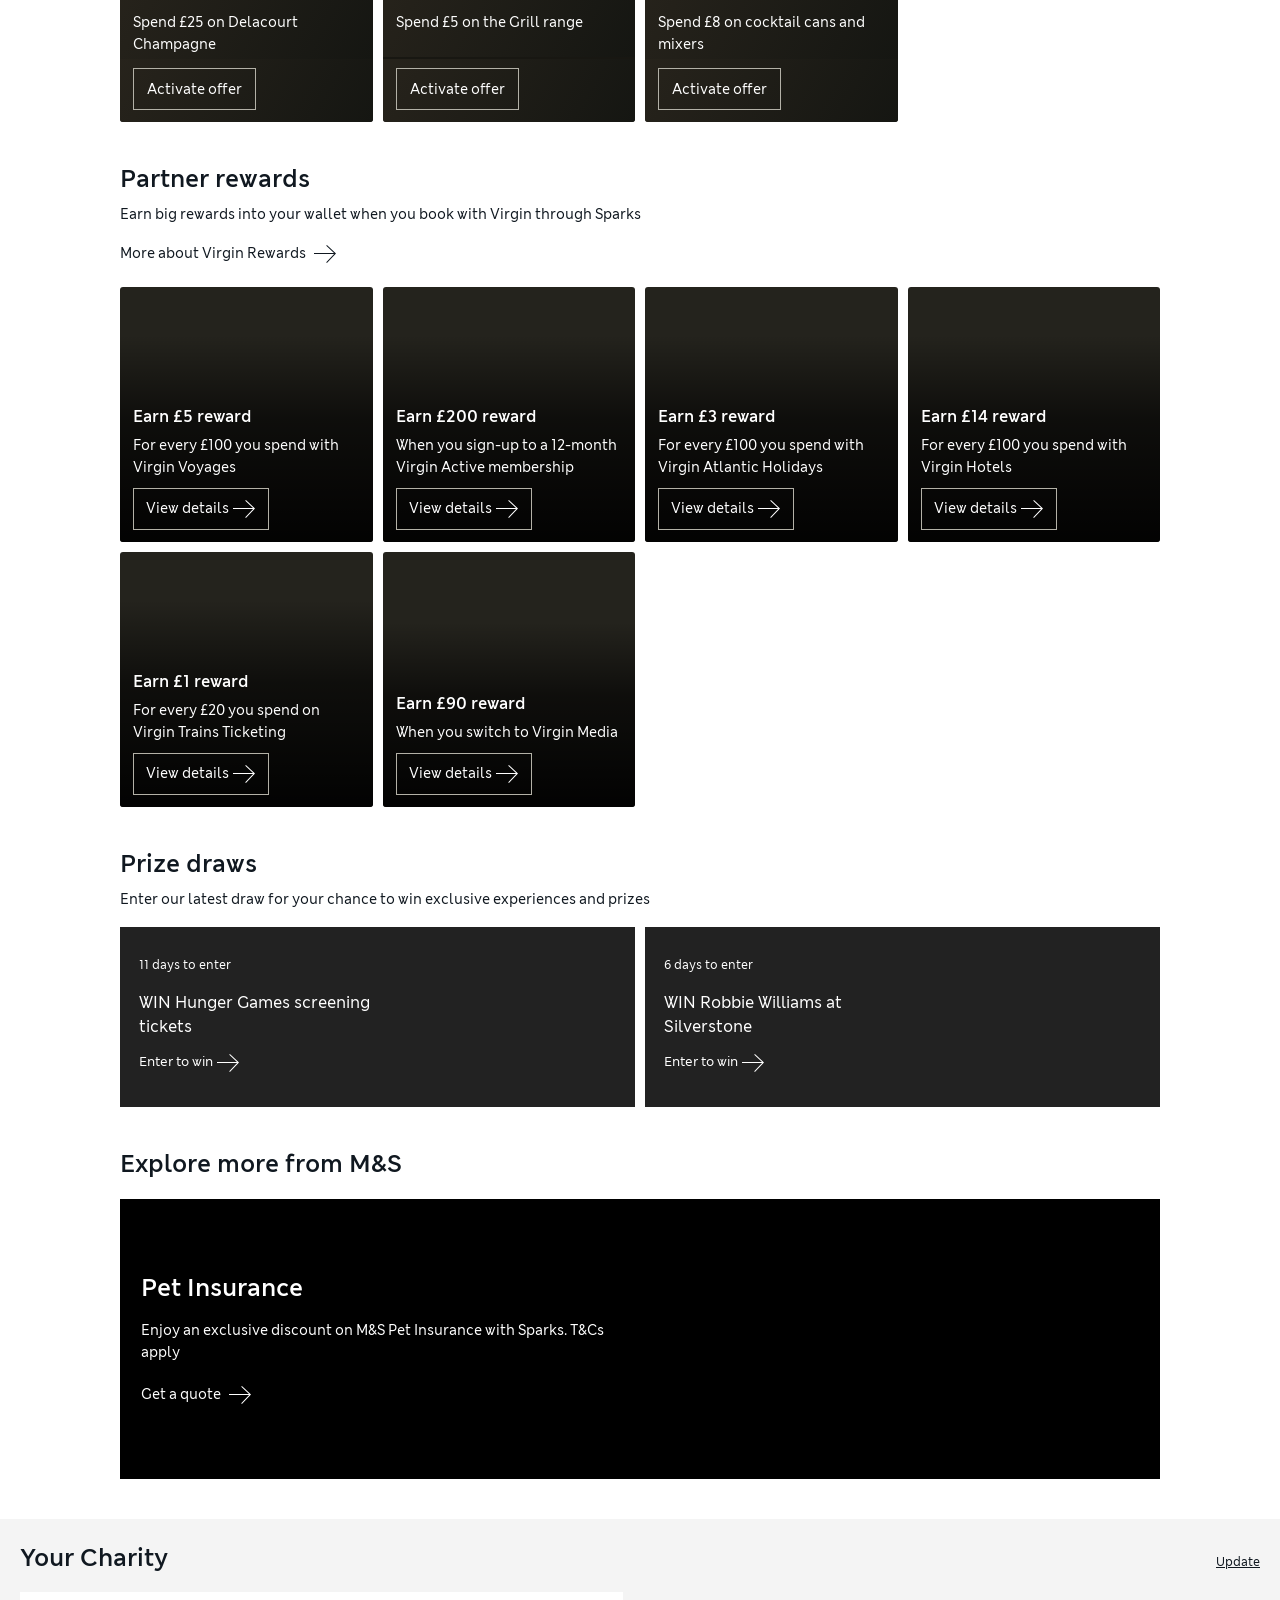
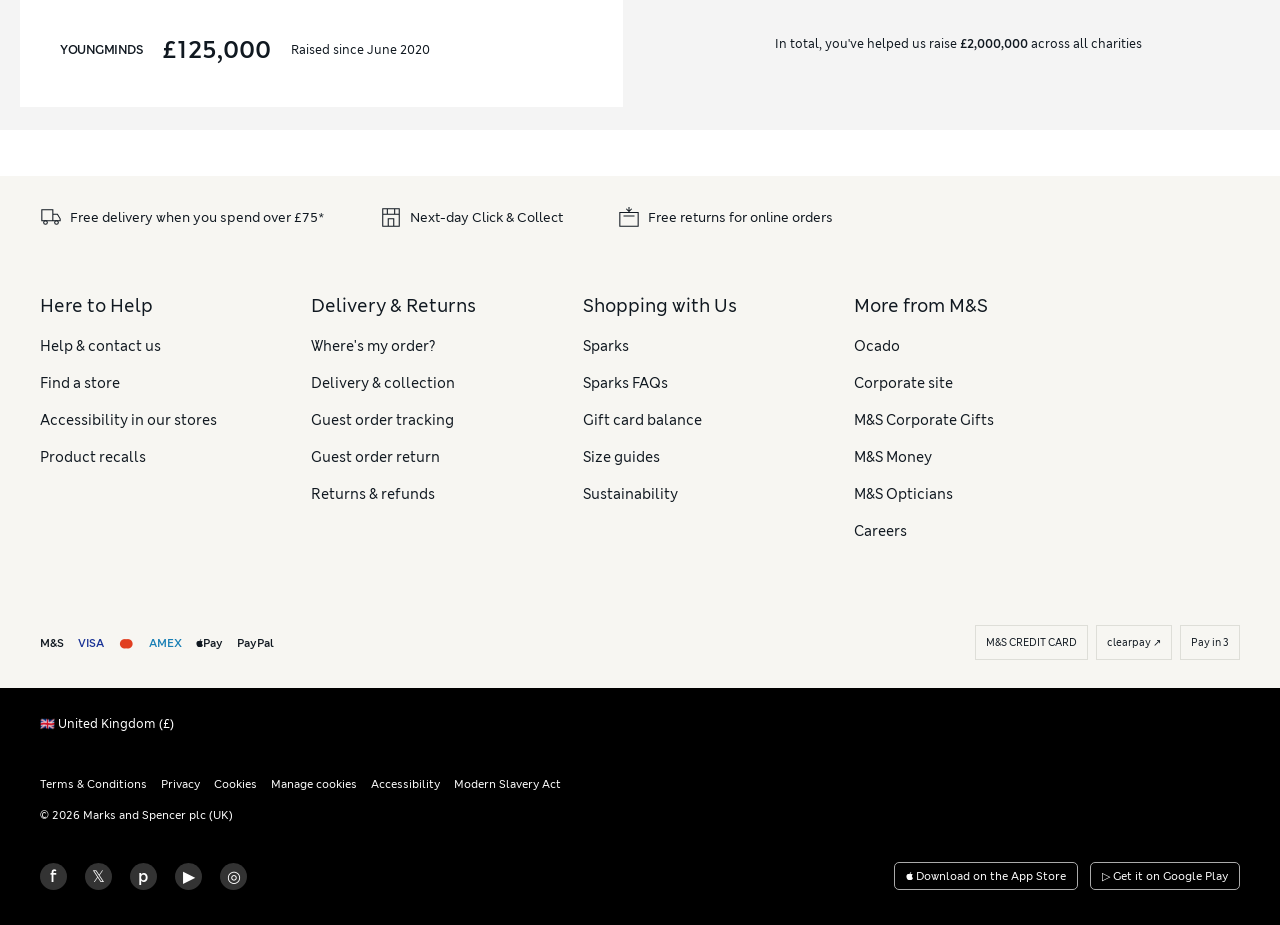
==== commit 26f0a332: "Match mobile and tablet Sparks reference layouts Co-authored-by: Copilot App <223556219+Copilot@user" ====
--- a/hub.html
+++ b/hub.html
@@ -7,6 +7,8 @@
   <title>Your Sparks | M&S prototype</title>
   <link rel="stylesheet" href="./hub.css">
   <link rel="stylesheet" href="./brand.css">
+  <link rel="stylesheet" href="./drawers.css">
+  <link rel="stylesheet" href="./responsive.css">
 </head>
 <body>
   <div id="app"><p class="loading">Loading your Sparks…</p></div>
--- a/drawers.css
+++ b/drawers.css
@@ -0,0 +1,116 @@
+dialog.reference-drawer {
+  inset: var(--preview-top) 0 auto auto;
+  margin: 0;
+  padding: 0;
+  width: min(400px, 100%);
+  max-width: 100%;
+  height: var(--preview-height);
+  max-height: var(--preview-height);
+  border: 0;
+  border-radius: 0;
+  overflow: hidden;
+  box-shadow: -4px 0 16px #0002;
+}
+dialog.reference-drawer::backdrop { background: rgb(0 0 0 / 60%); }
+.reference-drawer #dialog-content { height: 100%; display: flex; flex-direction: column; }
+.reference-drawer .dialog-close {
+  z-index: 2;
+  top: 8px;
+  right: 12px;
+  padding: 6px;
+  width: 32px;
+  height: 32px;
+  background: white;
+  display: grid;
+  place-items: center;
+}
+.drawer-scroll { min-height: 0; flex: 1; overflow-y: auto; overscroll-behavior: contain; }
+.drawer-content { padding: 52px 24px 28px; }
+.reference-drawer h2 { font-size: 20px; line-height: 28px; padding: 0; margin: 0 0 8px; }
+.reference-drawer p { font-size: 16px; line-height: 26px; margin: 0 0 24px; }
+.drawer-hero { display: block; width: 100%; aspect-ratio: 1.25; object-fit: cover; }
+.drawer-content.with-hero { padding-top: 16px; }
+.drawer-tags { display: flex; flex-wrap: wrap; gap: 8px; margin-bottom: 24px; }
+.drawer-tags span { background: #101820; color: white; padding: 2px 8px; font-size: 12px; line-height: 20px; }
+.reference-drawer .offer-subtitle { margin-bottom: 28px; }
+.reference-drawer .single-shop-note { background: #f3f8fc; border-left: 4px solid #397fb0; padding: 8px 12px; border-radius: 3px 0 0 3px; }
+.drawer-earning { display: flex; align-items: center; gap: 8px; margin: 24px 0; font-size: 14px; font-weight: 700; }
+.drawer-earning .gold-star { width: 22px; height: 22px; font-size: 17px; }
+.drawer-link {
+  width: 100%;
+  min-height: 44px;
+  padding: 8px 16px;
+  display: flex;
+  align-items: center;
+  justify-content: center;
+  gap: 8px;
+  border: 1px solid #101820;
+  background: white;
+  color: #101820;
+  text-decoration: none;
+  font-size: 16px;
+  line-height: 26px;
+}
+.drawer-link:hover { background: #f5f5f5; }
+.drawer-accordions { margin-top: 24px; }
+.drawer-accordion { border-bottom: 1px solid #c7c7c7; }
+.drawer-accordion:last-child { border-bottom: 0; }
+.drawer-accordion summary {
+  list-style: none;
+  padding: 18px 28px 18px 0;
+  position: relative;
+  cursor: pointer;
+  font-size: 16px;
+  line-height: 24px;
+}
+.drawer-accordion summary::-webkit-details-marker { display: none; }
+.drawer-accordion summary::after {
+  content: '';
+  position: absolute;
+  right: 9px;
+  top: 22px;
+  width: 12px;
+  height: 12px;
+  border-right: 1px solid #101820;
+  border-bottom: 1px solid #101820;
+  transform: rotate(45deg);
+}
+.drawer-accordion[open] summary::after { transform: rotate(225deg); top: 27px; }
+.drawer-accordion summary:focus-visible { outline: 2px solid #101820; outline-offset: -2px; }
+.reference-drawer .accordion-copy { padding: 4px 0 16px; }
+.reference-drawer .accordion-copy p { margin: 0 0 20px; }
+.reference-drawer .accordion-copy p:last-child { margin-bottom: 0; }
+.reference-drawer .drawer-disclaimer { font-size: 11px; line-height: 17px; color: #626262; margin: 28px 0 0; }
+.voucher-row { display: flex; align-items: center; justify-content: space-between; border-block: 1px solid #c7c7c7; padding: 8px 0; margin-top: 24px; }
+.voucher-value { font-size: 20px; line-height: 28px; }
+.voucher-meta { display: flex; flex-direction: column; align-items: flex-end; gap: 4px; font-size: 14px; line-height: 22px; color: #707070; }
+.voucher-meta strong { color: #101820; font-size: 14px; font-weight: 700; }
+.voucher-terms { margin-top: 0; border-bottom: 1px solid #c7c7c7; }
+.voucher-terms .drawer-accordion { border-bottom: 0; }
+.reference-drawer .app-prompt { margin: 24px 0 16px; font-size: 14px; line-height: 22px; }
+.app-prompt a { font-size: 16px; text-decoration: underline; text-underline-offset: 2px; }
+.app-store-link { display: inline-block; }
+.app-store-link img { display: block; width: 136px; height: 40px; }
+.sparks-wordmark { font-size: 30px; line-height: 40px; font-weight: 400; letter-spacing: -1.5px; margin: 42px 0 8px; display: flex; align-items: center; }
+.sparks-wordmark .mns-icon { width: 34px; height: 34px; color: #ab8840; margin-inline: -7px -3px; }
+.reference-drawer .demo-card-number { font-size: 14px; line-height: 22px; margin-bottom: 24px; }
+.demo-barcode { position: relative; margin: 28px auto; width: 80%; height: 80px; background: repeating-linear-gradient(90deg,#000 0 2px,#fff 2px 5px,#000 5px 9px,#fff 9px 11px,#000 11px 12px,#fff 12px 16px); }
+.demo-barcode::after { content: 'DEMO — NOT VALID'; position: absolute; inset: 26px -5px auto; background: white; text-align: center; font-size: 13px; font-weight: 700; letter-spacing: 2px; padding: 4px; }
+.reference-drawer .card-loaded { font-size: 16px; line-height: 26px; font-weight: 700; margin: 26px 0; }
+.reference-drawer .card-instructions { font-size: 14px; line-height: 22px; }
+.drawer-footer { flex-shrink: 0; border-top: 1px solid #c7c7c7; background: white; }
+.drawer-footer button { width: 100%; min-height: 64px; background: white; border: 0; padding: 18px 24px; font-size: 16px; font-weight: 700; }
+.drawer-footer button:hover { background: #f5f5f5; }
+.drawer-footer button:disabled { opacity: 1; color: #606060; cursor: default; }
+.drawer-primary { width: 100%; min-height: 48px; padding: 12px 16px; border: 1px solid #101820; background: #101820; color: white; font-size: 16px; line-height: 24px; }
+.drawer-primary:hover { background: #30373d; }
+.drawer-footer .drawer-primary { background: #101820; color: white; }
+.drawer-footer .drawer-primary:hover { background: #30373d; }
+.drawer-progress { margin: 24px 0; padding: 16px; background: #f7f5f0; }
+.drawer-progress .progress-track { background: #d5d0c2; }
+.reference-drawer .drawer-progress p { font-size: 14px; line-height: 22px; margin: 8px 0 0; }
+.reference-drawer .wallet-drawer-balance { font-size: 40px; line-height: 48px; font-weight: 700; margin: 20px 0; }
+@media (max-width: 540px) {
+  dialog.reference-drawer { width: 100%; }
+  .drawer-content { padding-inline: 24px; }
+}
--- a/responsive.css
+++ b/responsive.css
@@ -0,0 +1,107 @@
+.sr-only { position: absolute; width: 1px; height: 1px; padding: 0; margin: -1px; overflow: hidden; clip-path: inset(50%); white-space: nowrap; border: 0; }
+.footer-group { min-width: 0; }
+.footer-group summary { list-style: none; font-size: 18px; line-height: 26px; margin-bottom: 16px; }
+.footer-group summary::-webkit-details-marker { display: none; }
+.footer-group:not(.mobile-footer) summary { pointer-events: none; }
+.carousel { min-width: 0; width: 100%; }
+.carousel-track { display: flex; position: relative; gap: 12px; overflow-x: auto; overscroll-behavior-x: contain; scroll-snap-type: x mandatory; scrollbar-width: none; }
+.carousel-track::-webkit-scrollbar { display: none; }
+.carousel-track > * { flex: 0 0 82%; scroll-snap-align: start; min-width: 0; }
+.carousel-controls { display: flex; align-items: center; justify-content: center; gap: 4px; padding: 12px 0 2px; }
+.carousel-controls button { background: transparent; border: 0; min-width: 24px; height: 32px; padding: 0; color: #101820; }
+.carousel-controls .carousel-previous, .carousel-controls .carousel-next { font-size: 28px; font-weight: 400; }
+.carousel-controls button:disabled { color: #a8a8a8; opacity: 1; cursor: default; }
+.carousel-dots { display: flex; flex-wrap: wrap; align-items: center; justify-content: center; }
+.carousel-dot span { display: inline-block; width: 6px; height: 6px; background: #a5a8ab; border-radius: 50%; vertical-align: middle; }
+.carousel-dot[aria-current="true"] span { background: #101820; }
+.prize-entered { align-self: flex-start; background: white; color: #101820; font-size: 10px; line-height: 16px; padding: 0 4px; font-weight: 700; }
+@media (min-width: 541px) and (max-width: 1023px) {
+  .container { margin-inline: 16px; }
+  .header-main.container { padding-inline: 16px; gap: 12px; }
+  .offer-grid, .partner-grid { grid-template-columns: repeat(3, minmax(0, 1fr)); }
+  .offer-card { min-height: 322px; }
+  .photo-wrap { height: 180px; }
+  .partner-card { height: 268px; }
+  .charity-content { grid-template-columns: 1fr 1fr; gap: 16px; }
+  .charity-donation { padding: 24px 16px; gap: 12px; flex-wrap: wrap; }
+  .charity-donation small { max-width: 85px; }
+  .charity-total { text-align: left; }
+  .feature-card { flex-direction: row; min-height: 240px; }
+  .feature-copy { width: 52%; }
+  .feature-card img { width: 48%; }
+  .footer-links { grid-template-columns: repeat(4, minmax(0, 1fr)); gap: 20px; padding-inline: 20px; }
+  .footer-group summary { font-size: 16px; }
+}
+@media (max-width: 540px) {
+  .container { margin-inline: 16px; }
+  .header-main.container { display: grid; grid-template-columns: 24px 24px 1fr auto; gap: 8px; padding-inline: 12px; }
+  .header-main .brand { order: 0; grid-column: 3; grid-row: 1; margin: 0; justify-self: center; }
+  .mobile-menu { grid-column: 1; grid-row: 1; width: 24px; }
+  .mobile-search-toggle { grid-column: 2; grid-row: 1; width: 24px; }
+  .header-actions { grid-column: 4; grid-row: 1; gap: 4px; }
+  .header-actions button { width: 28px; }
+  .wallet-grid { grid-template-columns: 1fr; gap: 12px; }
+  .wallet-tile { min-height: 84px; padding: 12px; }
+  .wallet-label { font-size: 16px; line-height: 24px; }
+  .wallet-value { font-size: 24px; line-height: 30px; }
+  .spend { font-size: 12px; line-height: 18px; padding: 7px 9px; }
+  .offer-grid { grid-template-columns: 1fr; gap: 12px; }
+  .compact-offer { min-height: 156px; border-radius: 3px; position: relative; padding-right: 36%; background: #27231c; }
+  .compact-offer.light { background: #eee8e2; }
+  .compact-offer .card-main { display: flex; flex-direction: column; align-items: stretch; }
+  .compact-offer .photo-wrap { position: absolute; inset: 0 0 0 auto; width: 36%; height: 100%; }
+  .compact-offer .photo-wrap img { height: 100%; object-fit: cover; }
+  .compact-offer .badge { top: auto; bottom: 0; right: 0; padding: 1px 4px; font-size: 10px; line-height: 16px; }
+  .compact-offer .offer-copy { padding: 12px 12px 0; background: none; }
+  .compact-offer .offer-copy strong { font-size: 16px; line-height: 22px; margin-bottom: 4px; }
+  .compact-offer .offer-description { font-size: 14px; line-height: 20px; min-height: 0; }
+  .compact-offer .offer-bottom { padding: 12px; min-height: 36px; background: none; }
+  .compact-offer .earn-shop, .compact-offer .activated-label { padding-top: 0; font-size: 12px; line-height: 18px; }
+  .compact-offer .progress-track { margin: 0 3px 9px 0; height: 5px; }
+  .compact-offer .progress-label { font-size: 12px; line-height: 18px; }
+  .offers-section .carousel { margin-top: 12px; }
+  .carousel .offer-card { min-height: 318px; }
+  .carousel .photo-wrap { height: 190px; }
+  .carousel .offer-description { min-height: 44px; }
+  .carousel .offer-copy { padding: 12px 14px 0; }
+  .carousel .offer-bottom { padding: 10px 14px 14px; }
+  .carousel .outline-button { font-size: 14px; line-height: 22px; }
+  .partner-carousel { margin-top: 20px; }
+  .carousel .partner-card { height: 286px; }
+  .carousel .partner-overlay { padding: 90px 14px 16px; }
+  .carousel .partner-overlay strong { font-size: 16px; }
+  .carousel .partner-overlay p { font-size: 14px; line-height: 22px; }
+  .carousel .partner-overlay button { font-size: 14px; line-height: 22px; }
+  .carousel .prize-card { display: flex; flex-direction: column-reverse; justify-content: flex-end; min-height: 382px; }
+  .carousel .prize-card img { width: 100%; height: 220px; object-fit: cover; }
+  .carousel .prize-copy { width: 100%; min-height: 162px; padding: 16px 18px; }
+  .prize-copy small { margin-bottom: 14px; }
+  .prize-copy strong { margin-bottom: 16px; }
+  .prize-copy > span { margin-top: auto; font-size: 14px; line-height: 22px; }
+  .feature-card { flex-direction: column; }
+  .feature-copy { width: 100%; padding: 22px 18px; }
+  .feature-card img { width: 100%; height: 235px; }
+  .feature-copy h3 { font-size: 20px; line-height: 28px; margin-bottom: 10px; }
+  .feature-copy p { margin-bottom: 16px; }
+  .charity-donation { display: grid; grid-template-columns: auto 1fr; grid-template-rows: auto auto; align-items: center; gap: 8px 20px; justify-content: start; padding: 24px; }
+  .charity-name { grid-column: 1; grid-row: 1 / 3; font-size: 10px; }
+  .charity-amount { grid-column: 2; grid-row: 1; font-size: 22px; }
+  .charity-donation small { grid-column: 2; grid-row: 2; font-size: 12px; }
+  .charity-total { text-align: left; font-size: 14px; line-height: 22px; padding: 0; margin: 4px 0; }
+  .service-strip { gap: 22px; padding-block: 32px; border-bottom: 0; }
+  .footer-links { display: block; padding: 28px 20px 48px; }
+  .footer-group { margin-bottom: 20px; }
+  .footer-group summary { cursor: pointer; position: relative; padding: 8px 24px 8px 0; font-size: 16px; line-height: 24px; margin: 0; }
+  .footer-group summary::after { content: ''; position: absolute; right: 4px; top: 12px; width: 10px; height: 10px; border-bottom: 1px solid #101820; border-right: 1px solid #101820; transform: rotate(45deg); }
+  .footer-group[open] summary::after { transform: rotate(225deg); top: 18px; }
+  .footer-group summary:focus-visible { outline: 2px solid #101820; outline-offset: 2px; }
+  .footer-group-links { padding: 12px 0 0; }
+  .footer-group-links button { font-size: 14px; line-height: 22px; }
+  .payment-options { flex-wrap: wrap; max-width: 285px; }
+  .payment-options span { font-size: 11px; padding: 12px; }
+  .payment-strip { padding-bottom: 40px; gap: 38px; }
+  .legal-links { flex-direction: column; align-items: flex-start; gap: 16px; }
+  .legal-links button, .copyright { font-size: 12px; line-height: 18px; }
+  .legal-footer { padding-block: 30px; }
+  .social-row { gap: 40px; margin-top: 40px; }
+}
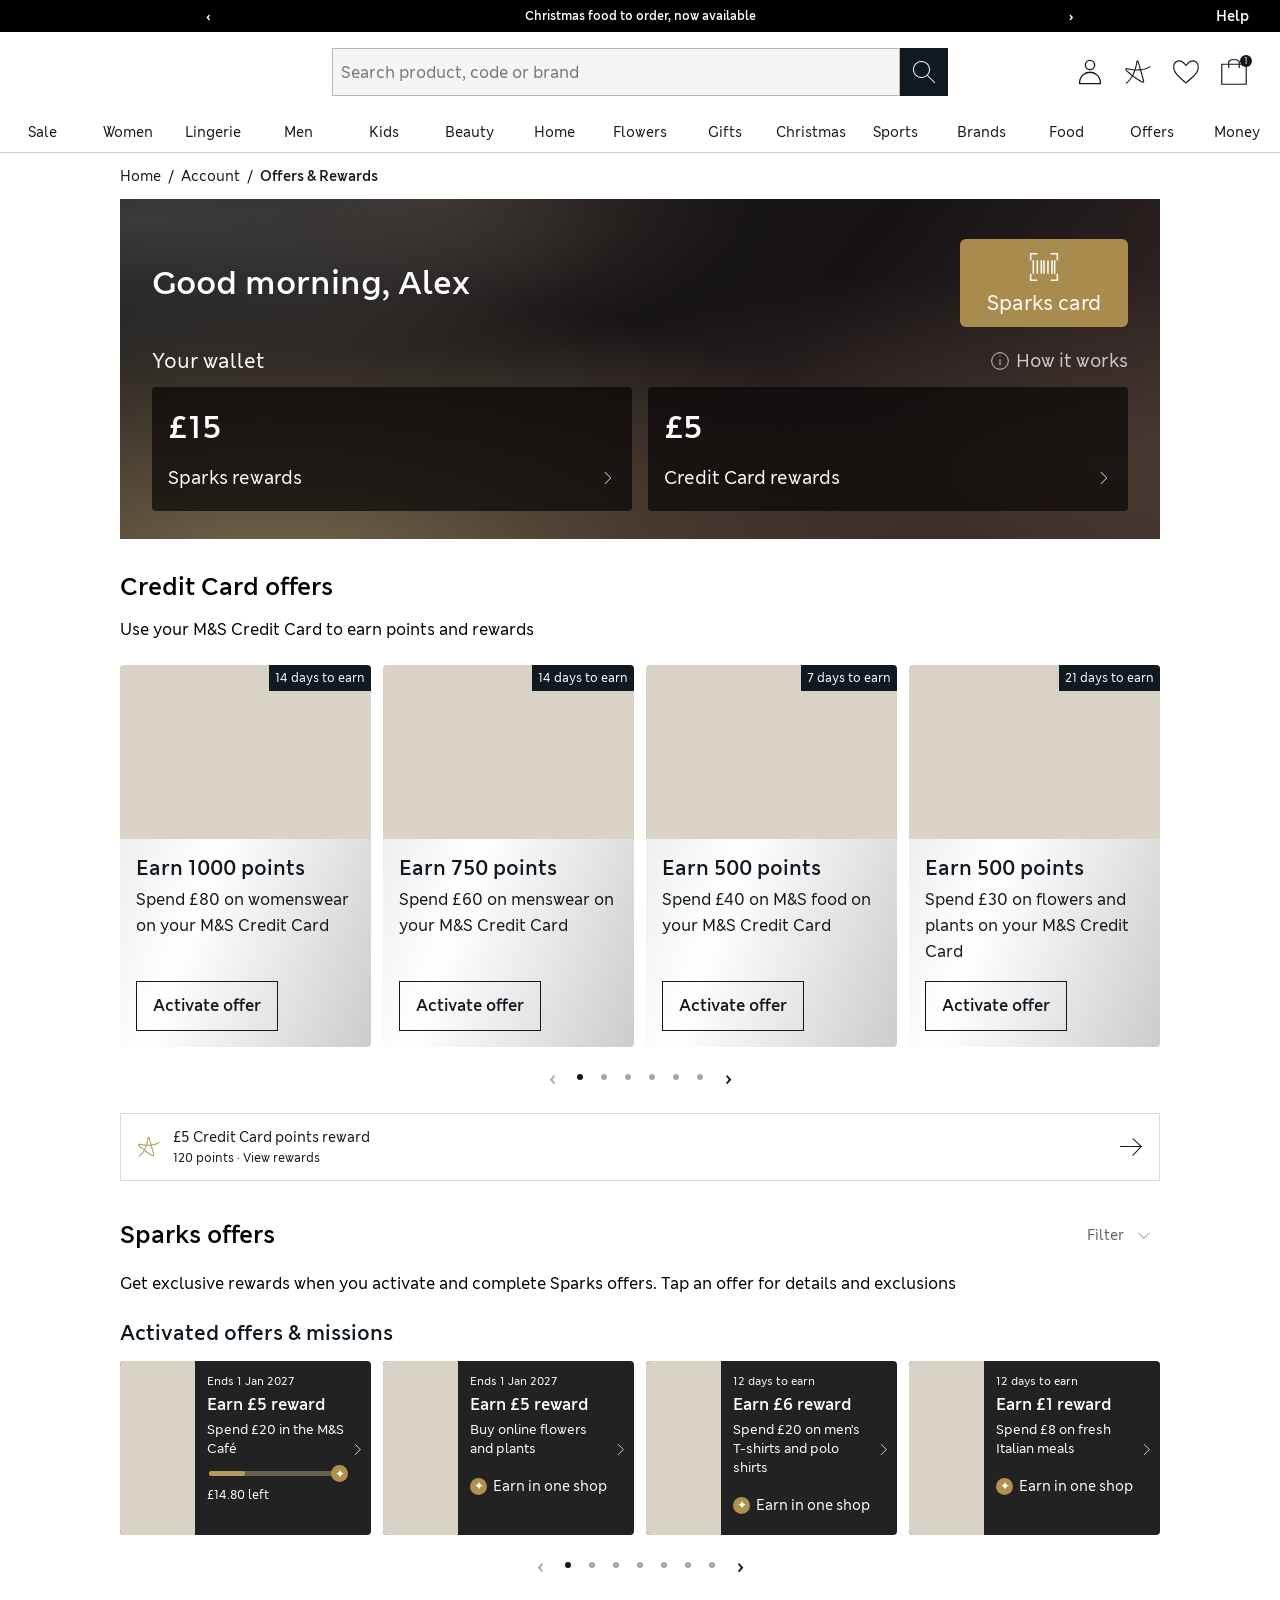
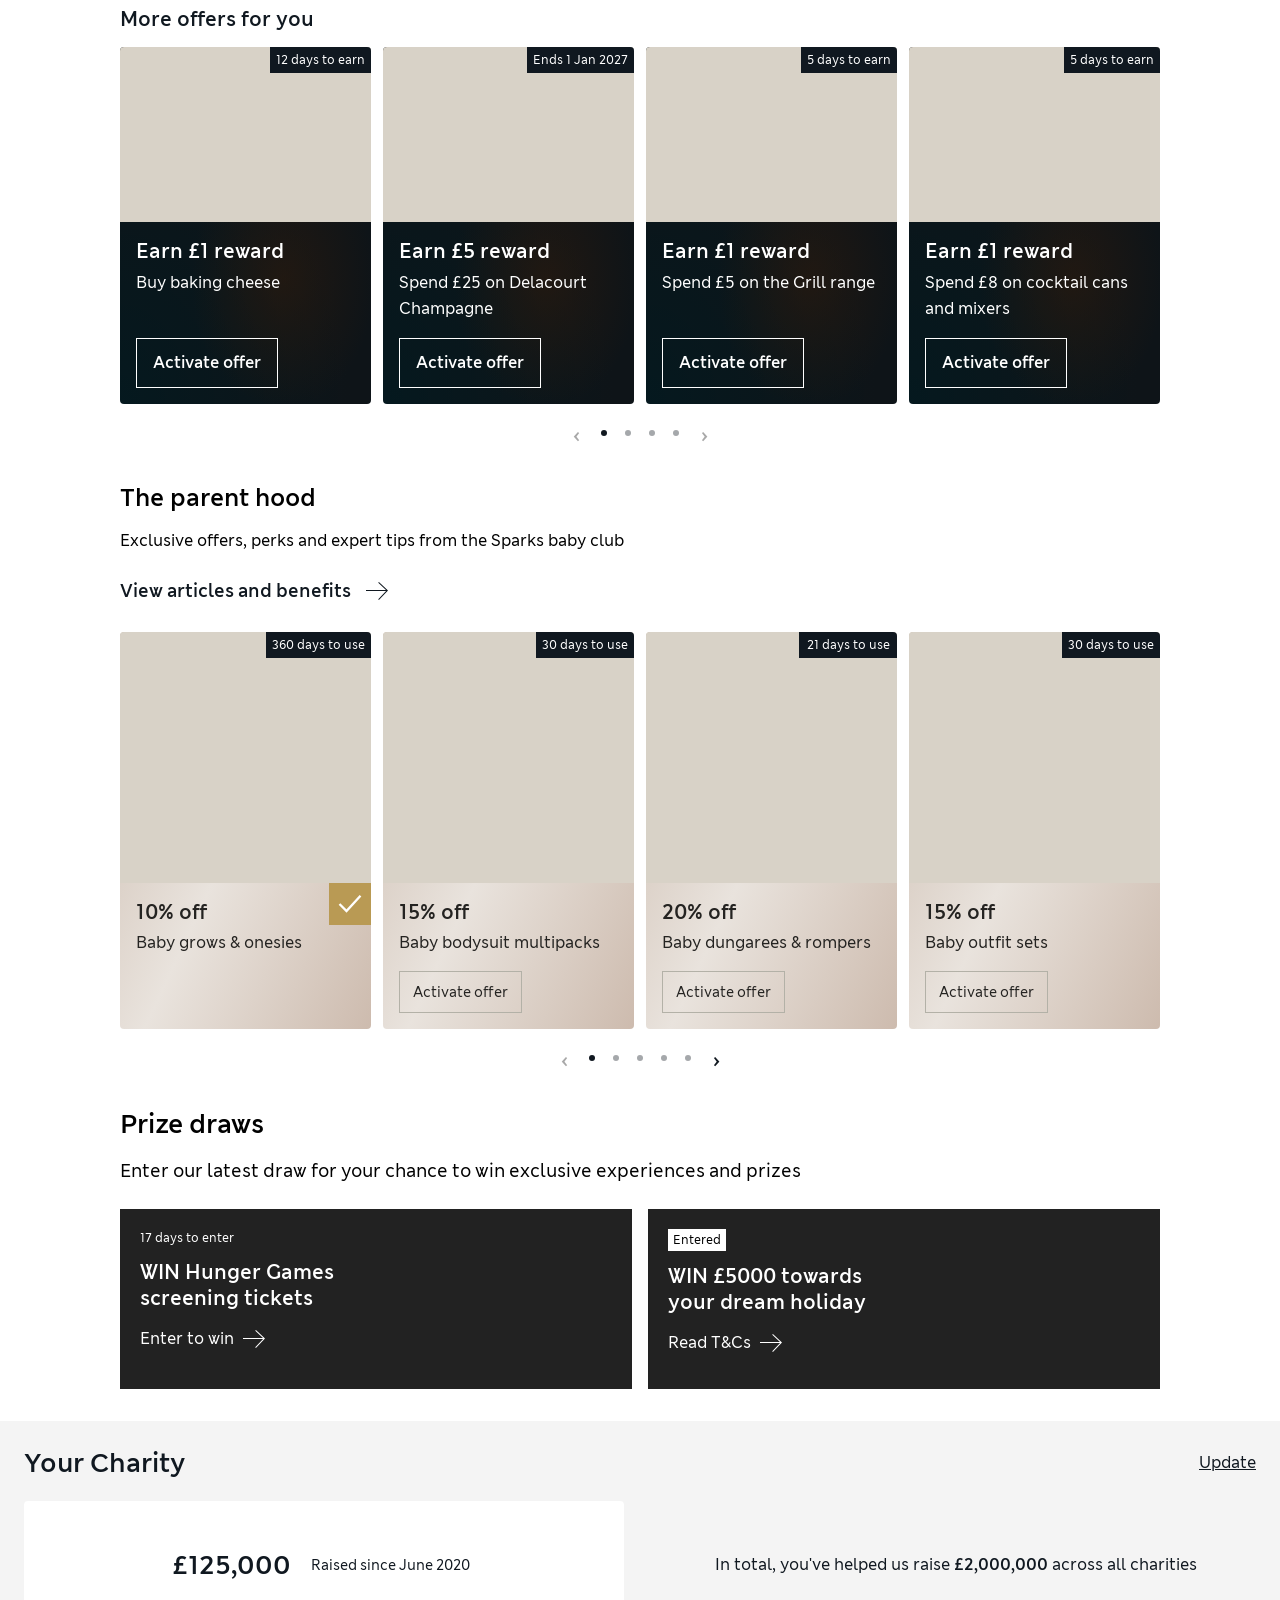
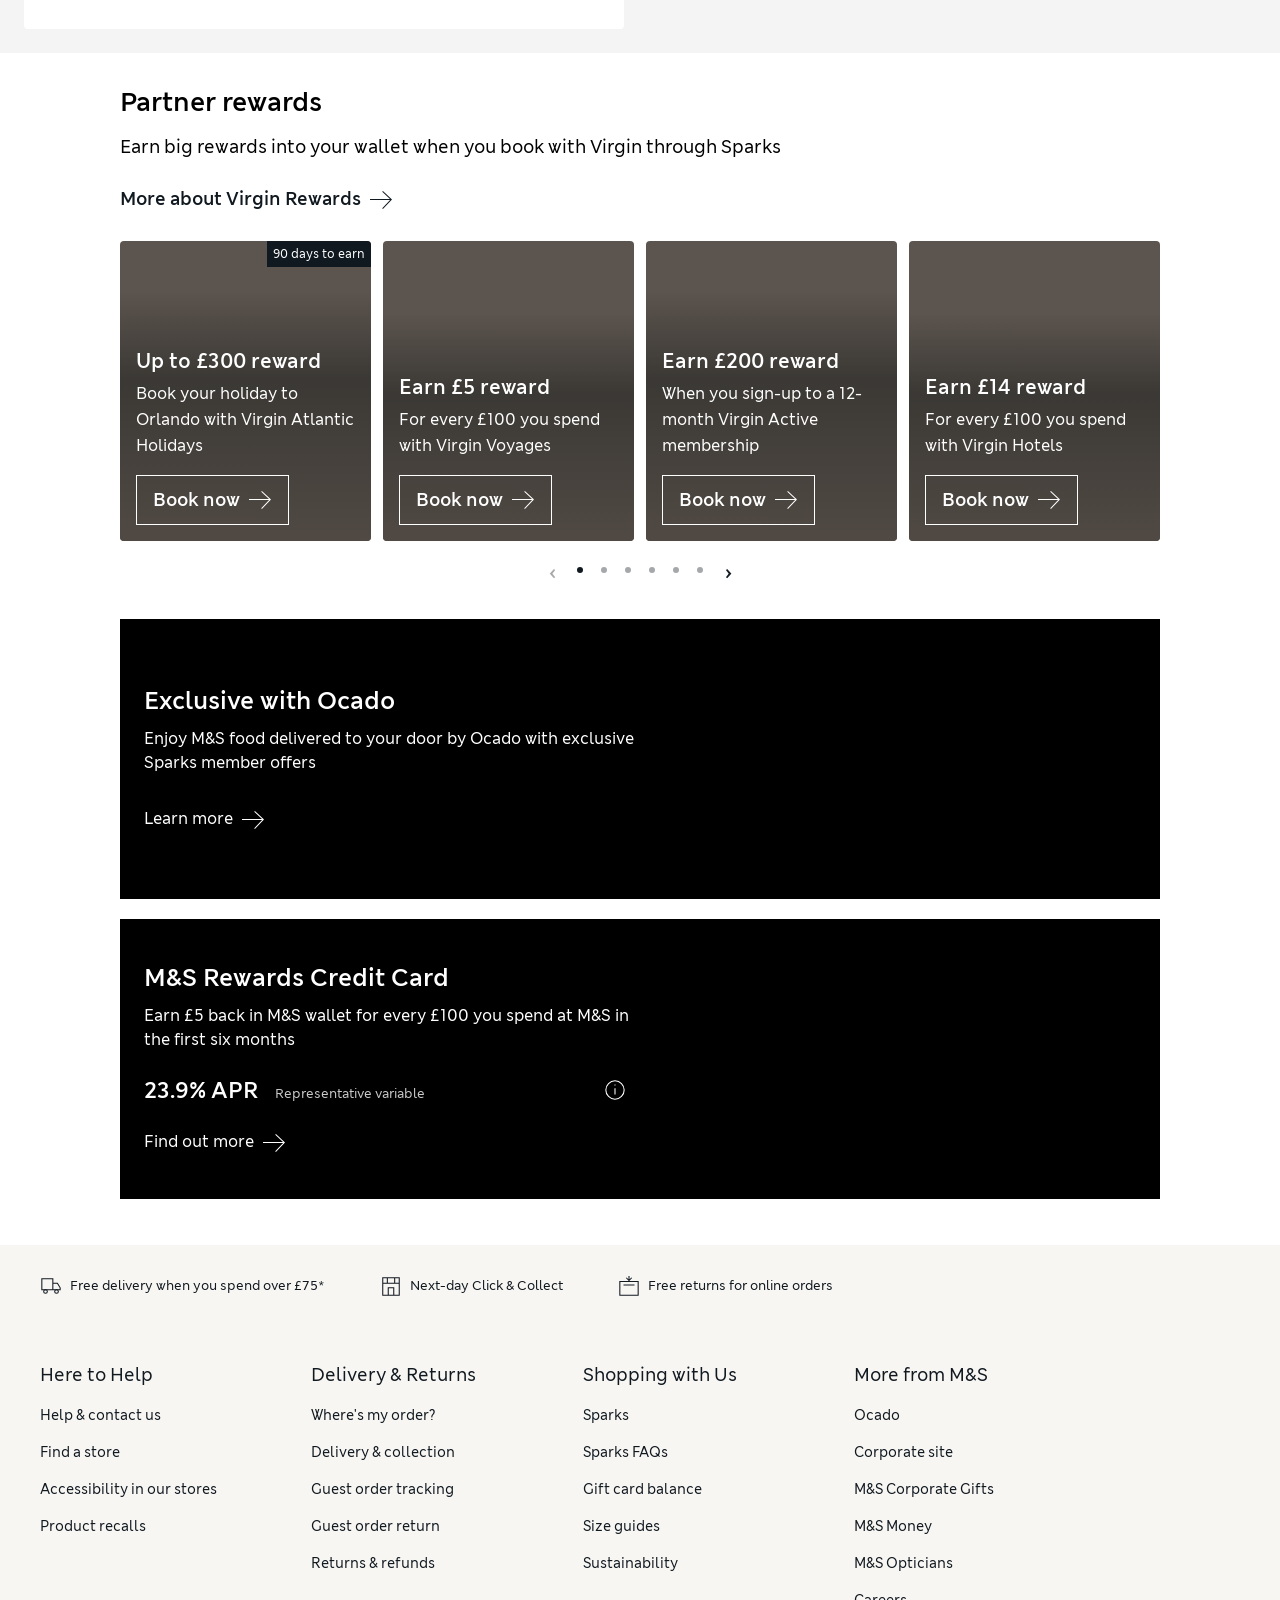
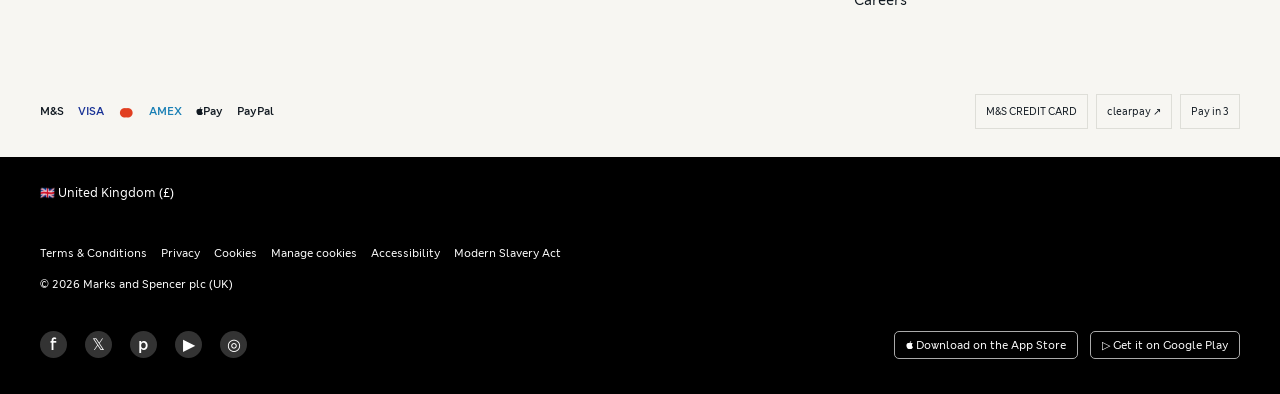
==== commit 3e21f42e: "Publish persona gallery with preserved V1 prototype Expose the latest hub prototypes and archived ra" ====
--- a/hub.html
+++ b/hub.html
@@ -9,6 +9,7 @@
   <link rel="stylesheet" href="./brand.css">
   <link rel="stylesheet" href="./drawers.css">
   <link rel="stylesheet" href="./responsive.css">
+  <link rel="stylesheet" href="./master.css">
 </head>
 <body>
   <div id="app"><p class="loading">Loading your Sparks…</p></div>
--- a/responsive.css
+++ b/responsive.css
@@ -1,4 +1,8 @@
 .sr-only { position: absolute; width: 1px; height: 1px; padding: 0; margin: -1px; overflow: hidden; clip-path: inset(50%); white-space: nowrap; border: 0; }
+.ranked-wallet > .wallet-tile { width: 100%; margin-top: 16px; }
+.ranked-components > .charity-section { margin: 0 0 32px; padding: 24px; }
+.ranked-components .prototype-placeholder { border: 1px dashed #92968f; padding: 24px; }
+.ranked-components .sparks-card { margin-top: 16px; }
 .footer-group { min-width: 0; }
 .footer-group summary { list-style: none; font-size: 18px; line-height: 26px; margin-bottom: 16px; }
 .footer-group summary::-webkit-details-marker { display: none; }
@@ -7,6 +11,13 @@
 .carousel-track { display: flex; position: relative; gap: 12px; overflow-x: auto; overscroll-behavior-x: contain; scroll-snap-type: x mandatory; scrollbar-width: none; }
 .carousel-track::-webkit-scrollbar { display: none; }
 .carousel-track > * { flex: 0 0 82%; scroll-snap-align: start; min-width: 0; }
+.persona-offer-carousel { margin-top: 20px; }
+@media (min-width: 1024px) {
+  .persona-offer-carousel .carousel-track > * { flex-basis: calc((100% - 36px) / 4); }
+}
+@media (min-width: 541px) and (max-width: 1023px) {
+  .persona-offer-carousel .carousel-track > * { flex-basis: calc((100% - 24px) / 3); }
+}
 .carousel-controls { display: flex; align-items: center; justify-content: center; gap: 4px; padding: 12px 0 2px; }
 .carousel-controls button { background: transparent; border: 0; min-width: 24px; height: 32px; padding: 0; color: #101820; }
 .carousel-controls .carousel-previous, .carousel-controls .carousel-next { font-size: 28px; font-weight: 400; }
--- a/master.css
+++ b/master.css
@@ -0,0 +1,357 @@
+/* Visible master layout; fine copy is retained where the low-resolution source is unreadable. */
+.section { margin-top: 32px; }
+.section h2 { font-size: 22px; line-height: 30px; }
+.sparks-hero { padding: 40px 32px 28px; color: #fff; background: radial-gradient(ellipse at 2% 6%, #4a4c4eaa, transparent 34%), radial-gradient(ellipse at 30% 0%, #67534270, transparent 32%), radial-gradient(ellipse at 94% 78%, #60483f88, transparent 52%), radial-gradient(ellipse at 15% 110%, #77664b, transparent 55%), linear-gradient(130deg, #171719, #171315 60%, #372c28); }
+.hero-header { display: grid; grid-template-columns: minmax(0, 1fr) auto; align-items: center; gap: 24px; margin-bottom: 20px; }
+.sparks-hero .member-copy h1 { margin: 0; font-size: 32px; line-height: 40px; font-weight: 600; overflow-wrap: anywhere; }
+.hero-wallet-heading { display: flex; align-items: center; justify-content: space-between; gap: 12px; }
+.hero-wallet-heading h2 { margin: 0; font-size: 20px; line-height: 28px; font-weight: 400; }
+.sparks-hero .how-it-works { margin-left: auto; font-size: 18px; line-height: 26px; color: #cec9c7; gap: 6px; }
+.sparks-hero .how-it-works svg { width: 20px; height: 20px; margin: 0; }
+.sparks-hero .wallet-grid { grid-template-columns: repeat(2, minmax(0, 1fr)); gap: 16px; margin-top: 12px; }
+.sparks-hero .wallet-tile { display: flex; flex-direction: column; align-items: stretch; gap: 12px; min-width: 0; min-height: 124px; padding: 20px 16px; border: 0; border-radius: 4px; background: #0a0707b8; color: #fff; }
+.sparks-hero .wallet-tile:only-child { grid-column: 1 / -1; }
+.sparks-hero .wallet-value { margin: 0; font-size: 32px; line-height: 40px; }
+.sparks-hero .wallet-label { display: flex; align-items: center; justify-content: space-between; gap: 8px; margin: 0; font-size: 18px; line-height: 26px; }
+.sparks-hero .wallet-label svg { flex: 0 0 18px; width: 18px; height: 18px; }
+.sparks-hero .sparks-card { align-self: start; margin: 0; width: 168px; height: auto; min-height: 88px; padding: 12px 16px; background: #aa8b4e; color: #fff; border-radius: 6px; flex-direction: column; gap: 8px; font-size: 20px; line-height: 24px; }
+.sparks-hero .sparks-card svg { width: 32px; height: 32px; }
+.sparks-hero button:focus-visible { outline: 2px solid #fff; outline-offset: 4px; }
+.sparks-hero .wallet-tile:hover { background: #070505d9; }
+.standalone-wallet h2 { margin-bottom: 20px; font-size: 26px; line-height: 34px; }
+.standalone-wallet .wallet-tile { width: 100%; min-height: 108px; padding: 18px 20px; gap: 16px; color: #101820; border-radius: 4px; }
+.standalone-wallet-copy { display: flex; flex-direction: column; gap: 8px; min-width: 0; }
+.standalone-wallet .wallet-label { display: flex; align-items: center; gap: 12px; margin: 0; font-size: 20px; line-height: 28px; }
+.standalone-wallet .wallet-label .mns-icon { width: 28px; height: 28px; flex-shrink: 0; }
+.standalone-wallet .wallet-value { font-size: 32px; line-height: 40px; }
+.standalone-wallet .spend { flex-shrink: 0; padding: 10px 14px; font-size: 16px; line-height: 24px; background: #101820; }
+.standalone-wallet .wallet-tile:focus-visible { outline: 3px solid #aa8b4e; outline-offset: 3px; }
+@media (max-width: 540px) {
+  .standalone-wallet h2 { font-size: 24px; line-height: 32px; margin-bottom: 16px; }
+  .standalone-wallet .wallet-tile { padding: 16px; gap: 12px; min-height: 100px; }
+  .standalone-wallet .wallet-label { font-size: 16px; line-height: 24px; gap: 8px; }
+  .standalone-wallet .wallet-label .mns-icon { width: 24px; height: 24px; }
+  .standalone-wallet .wallet-value { font-size: 28px; line-height: 34px; }
+  .standalone-wallet .spend { padding: 8px 12px; font-size: 14px; }
+}
+.sparks-hero .sparks-card:hover { background: #96773e; }
+.offer-card { border-radius: 0; background: #101820; min-height: 0; }
+.photo-wrap { height: auto; aspect-ratio: 1; }
+.offer-copy, .offer-bottom { background: none; }
+.offer-copy { padding: 14px 14px 4px; }
+.offer-copy strong { font-size: 18px; line-height: 24px; }
+.offer-description { min-height: 44px; }
+.offer-bottom { padding: 10px 14px 16px; }
+.credit-section .offer-card { background: linear-gradient(120deg, #eeefed, #cbcdca); color: #101820; }
+.baby-section .offer-card { background: #ddd0c4; color: #242321; }
+.points-reward { display: flex; align-items: center; gap: 12px; margin-top: 20px; padding: 14px 16px; border: 1px solid #dedbd6; background: #fff; color: #101820; text-align: left; width: 100%; max-width: 520px; }
+.points-reward > .mns-icon:first-child { color: #b29455; }
+.points-reward > .mns-icon:last-child { margin-left: auto; }
+.points-reward strong, .points-reward small { display: block; }
+.points-reward strong { font-size: 14px; font-weight: 400; }
+.points-reward small { font-size: 12px; margin-top: 4px; }
+@media (min-width: 541px) {
+  .points-reward { max-width: none; }
+}
+.section.stamp-section h2 { font-size: 24px; line-height: 32px; margin-bottom: 12px; color: #000; }
+.stamp-section .section-intro { font-size: 16px; line-height: 26px; margin-bottom: 20px; color: #333; }
+.stamp-section.stamp-featured h2 { font-size: 28px; line-height: 36px; margin-bottom: 20px; }
+.stamp-card { width: 100%; max-width: 620px; min-height: 220px; display: flex; align-items: center; justify-content: space-between; gap: 24px; padding: 24px; border: 0; border-radius: 4px; background: radial-gradient(ellipse at 76% 14%, #5c55575c, transparent 50%), radial-gradient(ellipse at 24% 25%, #301307, transparent 75%), linear-gradient(130deg, #483b35, #202329); color: #fff; text-align: left; }
+.stamp-copy { display: flex; flex-direction: column; gap: 6px; flex: 1; min-width: 0; font-size: 20px; line-height: 30px; }
+.stamp-copy small { font-size: 14px; line-height: 22px; letter-spacing: 1.4px; font-weight: 600; }
+.stamp-copy strong { font-size: 20px; line-height: 28px; font-weight: 600; }
+.stamp-count { font-size: 18px; line-height: 26px; display: flex; align-items: center; gap: 8px; margin-top: 10px; font-weight: 600; }
+.stamp-star { display: grid; place-items: center; flex: 0 0 26px; width: 26px; height: 26px; background: #b99a54; color: #fff; border-radius: 50%; }
+.stamp-star svg { width: 20px; height: 20px; fill: #fff; stroke: none; }
+.stamp-expiry { align-self: flex-start; padding: 4px 6px; margin-top: 10px; font-size: 16px; line-height: 24px; background: #000; color: #fff; }
+.stamp-ring { position: relative; flex: 0 0 160px; width: 160px; height: 160px; }
+.stamp-ring .stamp-coffee { position: absolute; inset: 10%; width: 80%; height: 80%; border-radius: 50%; object-fit: cover; }
+.stamp-ring svg { position: absolute; inset: 0; width: 100%; height: 100%; transform: rotate(-90deg); }
+.stamp-segment { fill: none; stroke: #696463; stroke-width: 6; }
+.stamp-segment.earned { stroke: #b29455; }
+.partner-card { border-radius: 0; height: 320px; }
+.partner-overlay { background: linear-gradient(0deg, #201c16ed, #322c2280 80%, transparent); }
+[data-component="prize_draws"] h2 { font-size: 26px; line-height: 34px; margin-bottom: 16px; color: #000; }
+[data-component="prize_draws"] .section-intro { font-size: 18px; line-height: 28px; margin-bottom: 24px; color: #000; }
+.prize-grid { grid-template-columns: 1fr; gap: 12px; container-type: inline-size; }
+.prize-card { display: grid; grid-template-columns: 65.3% 34.7%; min-height: clamp(148px, 41.4cqi, 280px); background: #222; border-radius: 5px; }
+.prize-copy { width: auto; min-width: 0; padding: 24px; }
+.prize-copy small { font-size: 14px; line-height: 20px; margin-bottom: 14px; font-weight: 400; }
+.prize-copy .prize-entered { padding: 2px 5px; background: #fff; color: #000; }
+.prize-copy strong { font-size: 26px; line-height: 34px; font-weight: 600; margin-bottom: 24px; }
+.prize-copy .prize-cta { display: flex; align-items: center; gap: 10px; margin-top: auto; font-size: 22px; line-height: 30px; }
+.prize-cta .mns-icon { width: 32px; height: 32px; }
+.prize-card > img { width: 100%; height: 100%; min-height: 0; object-fit: cover; }
+.prize-card:focus-visible { outline: 3px solid #aa8b4e; outline-offset: 3px; }
+@media (min-width: 541px) {
+  .prize-grid { grid-template-columns: repeat(2, minmax(0, 1fr)); gap: 16px; }
+  .prize-card { position: relative; grid-template-columns: 54% 46%; min-height: 180px; border-radius: 0; }
+  /* Copy controls card height rather than the source image's aspect ratio. */
+  .prize-card > img { position: absolute; inset: 0 0 0 auto; width: 46%; height: 100%; }
+  .prize-copy { padding: 20px; }
+  .prize-copy small { font-size: 12px; line-height: 18px; margin-bottom: 12px; }
+  .prize-copy strong { font-size: 20px; line-height: 26px; margin-bottom: 16px; overflow-wrap: anywhere; }
+  .prize-copy .prize-cta { font-size: 16px; line-height: 24px; gap: 8px; }
+  .prize-cta .mns-icon { width: 24px; height: 24px; flex-shrink: 0; }
+}
+@media (min-width: 541px) and (max-width: 1023px) {
+  .prize-grid { gap: 12px; }
+  .prize-card { grid-template-columns: 60% 40%; min-height: 160px; }
+  .prize-card > img { width: 40%; }
+  .prize-copy { padding: 16px; }
+  .prize-copy small { font-size: 11px; line-height: 16px; margin-bottom: 8px; }
+  .prize-copy strong { font-size: 16px; line-height: 22px; margin-bottom: 12px; }
+  .prize-copy .prize-cta { font-size: 14px; line-height: 20px; }
+  .prize-cta .mns-icon { width: 20px; height: 20px; }
+}
+.banner-grid { display: grid; grid-template-columns: repeat(2, minmax(0, 1fr)); gap: 20px; }
+.feature-card { flex-direction: column; margin: 0; min-height: 0; }
+.feature-card.promo-ocado { background: #50256c; }
+.feature-card.promo-credit { background: #0b1712; }
+.feature-copy { padding: 24px; width: 100%; flex: 1; align-self: stretch; }
+.feature-copy h3 { font-size: 20px; line-height: 28px; margin-bottom: 8px; }
+.feature-copy .small-print { font-size: 11px; line-height: 17px; }
+.feature-card img { width: 100%; height: 230px; object-fit: cover; }
+.charity-section, .ranked-components > .charity-section { background: #fff; padding: 0; margin: 32px 0 0; display: block; }
+.section.charity-section h2 { font-size: 26px; line-height: 34px; margin-bottom: 14px; color: #000; }
+.charity-section .section-intro { font-size: 18px; line-height: 28px; margin-bottom: 22px; color: #000; }
+.charity-copy .text-button { display: flex; align-items: center; gap: 12px; font-size: 20px; line-height: 28px; font-weight: 600; }
+.charity-copy .text-button .mns-icon { width: 28px; height: 28px; }
+.charity-hero { display: block; width: 100%; height: auto; margin-top: 24px; }
+@media (min-width: 541px) {
+  .charity-section.charity-summary { margin-inline: calc(50% - 50vw); padding: 20px 24px 24px; background: #f4f4f4; color: #101820; }
+  .charity-summary .charity-title { gap: 24px; margin-bottom: 16px; }
+  .charity-summary .charity-title h2 { margin: 0; color: inherit; }
+  .charity-summary .charity-title button { min-height: 44px; padding: 8px 0 8px 12px; font-size: 16px; line-height: 24px; }
+  .charity-summary .charity-content { grid-template-columns: minmax(0, 1fr) minmax(0, 1fr); gap: 32px; margin-top: 0; }
+  .charity-summary .charity-donation { min-width: 0; min-height: 128px; padding: 24px; gap: 20px; flex-wrap: wrap; justify-content: flex-start; border-radius: 4px; }
+  .charity-thumbnail { display: block; width: 104px; height: 80px; object-fit: cover; flex-shrink: 0; }
+  .charity-summary .charity-amount { font-size: 26px; line-height: 34px; }
+  .charity-summary .charity-donation small { max-width: none; font-size: 14px; line-height: 22px; }
+  .charity-summary .charity-total { margin: 0; padding: 0; font-size: 16px; line-height: 26px; text-align: center; }
+}
+@media (min-width: 541px) and (max-width: 1023px) {
+  .charity-section.charity-summary { padding: 20px; }
+  .charity-summary .charity-content { grid-template-columns: minmax(0, 1fr); gap: 20px; }
+  .charity-summary .charity-total { text-align: left; }
+}
+.offers-filter { position: relative; display: flex; align-items: center; justify-content: center; gap: 12px; min-width: 76px; min-height: 44px; flex-shrink: 0; border: 0; background: none; color: #606060; padding: 6px 8px; margin-left: auto; font-size: 14px; }
+.offers-filter svg { width: 16px; height: 16px; transform: rotate(90deg); }
+.offers-filter:hover, .offers-filter.is-active { background: #f2f2f2; }
+#offer-filter-menu { position: fixed; inset: auto; margin: 0; padding: 6px; max-width: calc(100vw - 16px); overflow-y: auto; overscroll-behavior: contain; border: 1px solid #858585; border-radius: 12px; background: #555; color: #fff; box-shadow: 0 4px 14px #0003; }
+#offer-filter-menu [role="option"] { display: flex; gap: 8px; align-items: center; width: 100%; min-height: 40px; padding: 8px; border: 0; border-radius: 5px; background: none; color: inherit; font-size: 15px; line-height: 22px; text-align: left; }
+#offer-filter-menu [role="option"]:hover, #offer-filter-menu [role="option"]:focus-visible { background: #3b3b3b; outline: 2px solid #fff; outline-offset: -2px; }
+.filter-check { flex: 0 0 18px; width: 18px; }
+.offer-filter-summary { font-size: 12px; line-height: 20px; color: #606060; margin-bottom: 12px; }
+.offer-filter-summary .text-button { text-decoration: underline; margin-left: 8px; }
+@media (max-width: 540px) {
+  .site-header, .breadcrumbs, .site-footer { display: none; }
+  main.container { margin: 0; }
+  .sparks-hero { padding: 28px 18px 18px; }
+  .hero-header { gap: 12px; margin-bottom: 20px; }
+  .sparks-hero .member-copy h1 { font-size: 26px; line-height: 34px; margin-bottom: 0; }
+  .hero-wallet-heading h2 { font-size: 16px; line-height: 24px; }
+  .sparks-hero .how-it-works { font-size: 14px; line-height: 24px; gap: 5px; }
+  .sparks-hero .how-it-works svg { width: 16px; height: 16px; }
+  .sparks-hero .wallet-grid { gap: 10px; margin-top: 10px; }
+  .sparks-hero .wallet-tile { min-height: 94px; padding: 14px 12px; gap: 10px; }
+  .sparks-hero .wallet-value { font-size: 26px; line-height: 32px; }
+  .sparks-hero .wallet-label { font-size: 13px; line-height: 20px; gap: 4px; }
+  .sparks-hero .wallet-label svg { flex-basis: 14px; width: 14px; height: 16px; }
+  .sparks-hero .sparks-card { width: 52px; min-height: 52px; padding: 10px; }
+  .sparks-hero .sparks-card span { display: none; }
+  .sparks-hero .sparks-card svg { width: 32px; height: 32px; }
+  .section { margin: 28px 16px 0; }
+  .section h2 { font-size: 20px; line-height: 28px; }
+  .section-intro { font-size: 14px; line-height: 22px; margin-bottom: 16px; }
+  .persona-offer-carousel { margin-top: 16px; }
+  .carousel .offer-card { min-height: 0; }
+  .carousel .photo-wrap { height: auto; aspect-ratio: 1; }
+  .carousel .offer-copy strong { font-size: 18px; }
+  .carousel .offer-description { font-size: 14px; line-height: 22px; min-height: 44px; }
+  .stamp-card { min-height: 158px; padding: 18px 12px; gap: 12px; }
+  .stamp-ring { flex-basis: 32%; width: auto; height: auto; aspect-ratio: 1; }
+  .stamp-copy { font-size: 16px; line-height: 26px; }
+  .stamp-copy strong { font-size: 16px; line-height: 24px; }
+  .stamp-copy small { font-size: 12px; line-height: 20px; letter-spacing: 1.2px; }
+  .stamp-count { font-size: 16px; line-height: 24px; margin-top: 8px; }
+  .stamp-star { flex-basis: 24px; width: 24px; height: 24px; }
+  .stamp-expiry { font-size: 14px; line-height: 22px; margin-top: 8px; }
+  [data-component="prize_draws"] h2 { font-size: 24px; line-height: 32px; margin-bottom: 14px; }
+  [data-component="prize_draws"] .section-intro { font-size: 16px; line-height: 26px; margin-bottom: 22px; }
+  .prize-grid { gap: 9px; }
+  .prize-copy { padding: 18px 12px; }
+  .prize-copy small { font-size: 11px; line-height: 16px; margin-bottom: 10px; }
+  .prize-copy strong { font-size: 16px; line-height: 21px; margin-bottom: 20px; }
+  .prize-copy .prize-cta { font-size: 16px; line-height: 24px; gap: 8px; }
+  .prize-cta .mns-icon { width: 24px; height: 24px; }
+  .banner-grid { grid-template-columns: 1fr; gap: 12px; }
+  .feature-copy { padding: 22px 18px; }
+  .feature-card img { height: auto; aspect-ratio: 1.6; }
+  .charity-section, .ranked-components > .charity-section { display: block; margin: 28px 16px 24px; }
+  .charity-section .section-intro { font-size: 16px; line-height: 26px; margin-bottom: 20px; }
+  .charity-copy .text-button { font-size: 18px; line-height: 26px; }
+  .charity-copy .text-button .mns-icon { width: 26px; height: 26px; }
+  .charity-hero { margin-top: 22px; }
+}
+
+.offers-section .section-heading { margin-bottom: 14px; }
+.offers-section .section-heading h2 { margin: 0; font-size: 24px; line-height: 32px; color: #000; }
+.offers-section .section-intro, .credit-section .section-intro { font-size: 16px; line-height: 26px; color: #000; margin-bottom: 22px; }
+.offers-section .persona-offer-carousel, .offers-section .carousel, .credit-section .persona-offer-carousel { margin-top: 0; }
+.offers-section .offer-card {
+  border-radius: 4px;
+  background: radial-gradient(ellipse at 65% 65%, #301b0c90, transparent 40%), radial-gradient(ellipse at 0% 100%, #001b22aa, transparent 65%), #0e1418;
+  color: #fff;
+}
+.offers-section .offer-card .photo-wrap, .credit-section .offer-card .photo-wrap { height: auto; aspect-ratio: 1.44; flex-shrink: 0; }
+.offers-section .offer-card .badge { background: #101820; color: #fff; font-size: 12px; line-height: 18px; padding: 4px 6px; }
+.offers-section .offer-copy, .credit-section .offer-copy { padding: 16px 16px 0; background: none; }
+.offers-section .offer-copy strong, .credit-section .offer-copy strong { font-size: 20px; line-height: 26px; margin-bottom: 6px; }
+.offers-section .offer-description, .credit-section .offer-description { font-size: 16px; line-height: 26px; min-height: 52px; }
+.offers-section .offer-bottom, .credit-section .offer-bottom { padding: 16px; min-height: 82px; background: none; }
+.offers-section .outline-button { border: 1px solid #fff; border-radius: 0; padding: 12px 16px; min-height: 50px; font-size: 16px; line-height: 24px; font-weight: 600; }
+.offers-section .activated-label, .offers-section .earn-shop { font-size: 14px; line-height: 22px; color: #fff; }
+.offers-section .progress-label { font-size: 14px; line-height: 22px; }
+.offers-section .card-main:focus-visible { outline: 2px solid #fff; outline-offset: -4px; }
+.offers-section .outline-button:focus-visible { outline: 2px solid #fff; outline-offset: 3px; }
+.activated-offers h3, .available-offers h3 { margin: 0 0 14px; font-size: 20px; line-height: 28px; font-weight: 600; color: #101820; }
+.activated-offers + .available-offers, .available-offers + .activated-offers { margin-top: 24px; }
+.new-offer-tag { display: inline-block; align-self: flex-start; width: fit-content; padding: 3px 9px; margin-bottom: 8px; background: #dcc58e; color: #101820; font-size: 12px; line-height: 18px; font-weight: 600; }
+.drawer-tags .new-offer-tag { background: #dcc58e; color: #101820; margin-bottom: 0; }
+.offers-section .activated-offer { min-height: 0; background: #222; }
+.offers-section .activated-offer .card-main { position: relative; display: grid; grid-template-columns: 30% minmax(0, 1fr); align-items: stretch; }
+.offers-section .activated-offer .photo-wrap { width: 100%; height: 100%; aspect-ratio: auto; }
+.offers-section .activated-offer .photo-wrap img { position: absolute; inset: 0; width: 100%; height: 100%; object-fit: cover; }
+.offers-section .activated-offer .offer-copy { padding: 12px 24px 12px 12px; min-width: 0; }
+.offers-section .activated-offer .badge { position: static; display: block; padding: 0; margin-bottom: 5px; background: none; font-size: 11px; line-height: 16px; }
+.offers-section .activated-offer .offer-copy strong { font-size: 16px; line-height: 22px; margin-bottom: 4px; }
+.offers-section .activated-offer .offer-description { min-height: 0; font-size: 13px; line-height: 19px; }
+.offers-section .activated-offer .offer-bottom { padding: 12px 0 0; min-height: 0; }
+.offers-section .activated-offer .progress-label, .offers-section .activated-offer .activated-label { font-size: 12px; line-height: 18px; }
+.activated-offer-chevron { position: absolute; right: 6px; top: 50%; transform: translateY(-50%); }
+.activated-offer-chevron svg { width: 16px; height: 16px; }
+
+.baby-section h2 { font-size: 24px; line-height: 32px; margin-bottom: 14px; color: #000; }
+.baby-section .section-intro { font-size: 16px; line-height: 26px; margin-bottom: 24px; color: #000; }
+.baby-section > .text-button { display: flex; align-items: center; gap: 10px; font-size: 18px; line-height: 26px; font-weight: 600; }
+.baby-section > .text-button .mns-icon { width: 24px; height: 24px; }
+.baby-section .persona-offer-carousel { margin-top: 28px; }
+.baby-section .offer-card { border-radius: 4px; background: linear-gradient(115deg, #cdbdb0, #e9e3dd 48%, #cdbbae); color: #242321; }
+.baby-section .offer-card .photo-wrap { height: auto; aspect-ratio: 1; flex-shrink: 0; }
+.baby-section .offer-card .badge { min-width: 39%; min-height: 9%; display: grid; place-items: center; background: #101820; color: #fff; font-size: 12px; line-height: 18px; padding: 4px 6px; }
+.baby-section .offer-copy { position: relative; flex: 1; padding: 16px; background: none; }
+.baby-section .offer-copy strong { font-size: 20px; line-height: 26px; margin-bottom: 6px; }
+.baby-section .offer-copy:has(.baby-activated-tick) strong { padding-right: 34px; }
+.baby-section .offer-description { font-size: 16px; line-height: 24px; min-height: 0; }
+.baby-activated-tick { position: absolute; top: 0; right: 0; width: 42px; height: 42px; display: grid; place-items: center; background: #b99a54; color: #fff; }
+.baby-activated-tick svg { width: 28px; height: 28px; stroke-width: 2; }
+.baby-section .offer-bottom { background: none; padding: 0 16px 16px; }
+.baby-section .card-main:focus-visible { outline: 2px solid #101820; outline-offset: -4px; }
+
+.credit-section h2 { font-size: 24px; line-height: 32px; margin-bottom: 14px; color: #000; }
+.credit-section .offer-card { border-radius: 4px; background: linear-gradient(110deg, #e3e4e6, #fff 42%, #ccc); }
+.credit-section .offer-card .badge { display: grid; place-items: center; min-width: 35%; min-height: 14%; background: #101820; color: #fff; font-size: 12px; line-height: 18px; padding: 4px 6px; }
+.credit-section .outline-button { border: 1px solid #101820; border-radius: 0; padding: 12px 16px; min-height: 50px; font-size: 16px; line-height: 24px; font-weight: 600; }
+.credit-section .outline-button:hover { background: #1018200d; }
+.credit-section .activated-label, .credit-section .earn-shop, .credit-section .progress-label { font-size: 14px; line-height: 22px; }
+.credit-section .card-main:focus-visible { outline: 2px solid #101820; outline-offset: -4px; }
+.credit-section .outline-button:focus-visible { outline: 2px solid #101820; outline-offset: 3px; }
+.app-footer { display: none; }
+@media (max-width: 540px) {
+  :root { --app-footer-height: calc(64px + max(20px, env(safe-area-inset-bottom))); }
+  main.container { padding-bottom: calc(var(--app-footer-height) + 24px); }
+  .app-footer {
+    display: block;
+    position: fixed;
+    /* The studio scrolls the outer page, so anchor to its visible iframe area. */
+    top: calc(var(--preview-top) + var(--preview-height) - var(--app-footer-height));
+    left: 0;
+    right: 0;
+    height: var(--app-footer-height);
+    z-index: 8;
+    background: #fff;
+    border-top: 1px solid #eee;
+    color: #757575;
+  }
+  .app-navigation { display: grid; grid-template-columns: repeat(5, minmax(0, 1fr)); height: 63px; }
+  .app-nav-item { display: flex; flex-direction: column; align-items: center; justify-content: center; gap: 4px; min-width: 0; padding: 5px 0 3px; border: 0; background: none; color: inherit; font-size: 11px; line-height: 16px; font-weight: 600; letter-spacing: .4px; }
+  .app-nav-item[aria-current="page"] { color: #000; }
+  .app-nav-item:focus-visible { outline: 2px solid #aa8b4e; outline-offset: -3px; }
+  .app-nav-icon { position: relative; display: grid; place-items: center; width: 36px; height: 28px; }
+  .app-nav-icon .mns-icon, .app-nav-icon svg { width: 26px; height: 26px; }
+  .app-home-mark { font-size: 19px; line-height: 28px; font-weight: 400; letter-spacing: -.7px; }
+  .app-nav-badge { position: absolute; top: -3px; right: 0; display: grid; place-items: center; min-width: 16px; height: 16px; padding: 0 3px; border-radius: 50%; background: #ba9754; color: #fff; font-size: 12px; line-height: 16px; font-weight: 400; letter-spacing: 0; }
+  .app-home-indicator { height: max(20px, env(safe-area-inset-bottom)); display: flex; justify-content: center; align-items: center; }
+  .app-home-indicator span { width: 33.333%; height: 5px; border-radius: 5px; background: #000; }
+}
+.partner-section h2 { font-size: 26px; line-height: 34px; margin-bottom: 14px; color: #000; }
+.partner-section .section-intro { font-size: 18px; line-height: 28px; margin-bottom: 24px; color: #000; }
+.partner-section > .text-button { font-size: 18px; line-height: 28px; font-weight: 600; }
+.partner-section .partner-carousel { margin-top: 28px; }
+.partner-section .partner-card { height: auto; min-height: 300px; aspect-ratio: 1; border-radius: 4px; background: #5c544e; }
+.partner-section .partner-card > img { object-position: center top; }
+.partner-section .partner-overlay { padding: 100px 16px 16px; background: linear-gradient(0deg, #504943f2, #15191877 55%, transparent 85%); }
+.partner-section .partner-overlay strong { font-size: 20px; line-height: 28px; font-weight: 600; }
+.partner-section .partner-overlay p { font-size: 16px; line-height: 26px; margin: 6px 0 16px; }
+.partner-section .partner-overlay button { display: flex; align-items: center; gap: 8px; width: fit-content; padding: 12px 16px; min-height: 50px; font-size: 18px; line-height: 24px; font-weight: 600; border: 1px solid #fff; }
+.partner-section .partner-card .badge { z-index: 1; font-size: 12px; line-height: 18px; padding: 4px 6px; }
+.partner-section .partner-overlay button:focus-visible { outline: 2px solid #fff; outline-offset: 3px; }
+.banner-section .feature-card { border-radius: 0; }
+.banner-section .feature-card.promo-ocado { background: #482067; }
+.banner-section .feature-card.promo-credit { background: #09110c; }
+.banner-section .feature-copy { padding: 20px 18px 26px; }
+.banner-section .feature-copy h3 { font-size: 22px; line-height: 30px; margin-bottom: 10px; }
+.banner-section .feature-copy > p { font-size: 18px; line-height: 28px; }
+.banner-section .feature-copy > .text-button { margin-top: 24px; font-size: 18px; line-height: 28px; font-weight: 400; }
+.banner-apr { display: flex; align-items: baseline; flex-wrap: wrap; gap: 8px 16px; margin: 22px 0 6px; }
+.banner-apr strong { font-size: 22px; line-height: 30px; }
+.banner-apr span { font-size: 13px; line-height: 20px; color: #c9c9c9; }
+.banner-section .feature-copy .banner-legal { font-size: 13px; line-height: 20px; color: #c9c9c9; }
+.reference-drawer .banner-apr span, .reference-drawer .banner-legal { color: #555; }
+.banner-info { width: 100%; }
+.banner-info > summary { display: flex; align-items: center; justify-content: center; width: 44px; height: 44px; cursor: pointer; list-style: none; }
+.banner-info > summary::-webkit-details-marker { display: none; }
+.banner-info > summary .mns-icon { width: 20px; height: 20px; }
+.banner-info > summary:focus-visible { outline: 2px solid currentColor; outline-offset: 2px; }
+.banner-info .banner-legal { margin: 0; overflow-wrap: anywhere; }
+.banner-disclosure { position: relative; width: 100%; min-height: 44px; }
+.banner-disclosure .banner-apr { padding-right: 44px; }
+.banner-disclosure .banner-info > summary { position: absolute; top: 0; right: 0; }
+@media (min-width: 541px) {
+  .banner-section .banner-grid { grid-template-columns: 1fr; }
+  .banner-section .feature-card { position: relative; display: grid; grid-template-columns: 52% 48%; min-height: 280px; }
+  .banner-section .feature-card.promo-ocado, .banner-section .feature-card.promo-credit { background: #000; }
+  .banner-section .feature-copy { grid-column: 1; min-width: 0; padding: 24px; display: flex; flex-direction: column; align-items: flex-start; justify-content: center; }
+  .banner-section .feature-copy h3 { font-size: 24px; line-height: 32px; }
+  .banner-section .feature-copy > p { font-size: 16px; line-height: 24px; margin-bottom: 16px; overflow-wrap: anywhere; }
+  .banner-section .feature-copy .banner-apr { margin: 8px 0; }
+  .banner-section .feature-copy .banner-legal { margin-bottom: 0; }
+  .banner-section .feature-copy > .text-button { margin-top: 16px; font-size: 16px; line-height: 24px; }
+  .banner-section .feature-card > img { position: absolute; inset: 0 0 0 auto; width: 48%; height: 100%; }
+}
+@media (min-width: 541px) and (max-width: 1023px) {
+  .banner-section .feature-card { grid-template-columns: 48% 52%; min-height: 240px; }
+  .banner-section .feature-copy { grid-column: 2; padding: 20px; }
+  .banner-section .feature-copy h3 { font-size: 22px; line-height: 30px; }
+  .banner-section .feature-card > img { inset: 0 auto 0 0; }
+}
+@media (max-width: 540px) {
+  .partner-section h2 { font-size: 24px; line-height: 32px; }
+  .partner-section .section-intro { font-size: 16px; line-height: 26px; margin-bottom: 24px; }
+  .partner-section > .text-button { font-size: 18px; line-height: 28px; }
+  .partner-section .partner-card { min-height: 290px; }
+  .banner-section .banner-grid { gap: 10px; }
+  .banner-section .feature-card { position: relative; display: grid; grid-template-columns: 65.3% 34.7%; min-height: 148px; border-radius: 5px; overflow: hidden; }
+  .banner-section .feature-copy { grid-column: 1; min-width: 0; padding: 18px 12px; display: flex; flex-direction: column; align-items: flex-start; }
+  .banner-section .feature-copy h3 { font-size: 16px; line-height: 21px; margin-bottom: 8px; overflow-wrap: anywhere; }
+  .banner-section .feature-copy > p { font-size: 14px; line-height: 20px; margin: 0 0 12px; overflow-wrap: anywhere; }
+  .banner-section .feature-copy .banner-apr { gap: 2px 8px; margin: 0 0 12px; }
+  .banner-disclosure .banner-info > summary { top: -8px; }
+  .banner-section .banner-apr strong { font-size: 18px; line-height: 24px; }
+  .banner-section .banner-apr span { font-size: 12px; line-height: 18px; }
+  .banner-section .feature-copy .banner-legal { font-size: 12px; line-height: 18px; margin-bottom: 0; }
+  .banner-section .feature-copy > .text-button { margin-top: auto; padding-top: 12px; min-height: 44px; font-size: 16px; line-height: 24px; gap: 8px; }
+  .banner-section .feature-copy > .text-button .mns-icon { width: 24px; height: 24px; flex-shrink: 0; }
+  .banner-section .feature-card > img { position: absolute; inset: 0 0 0 auto; width: 34.7%; height: 100%; aspect-ratio: auto; }
+}
